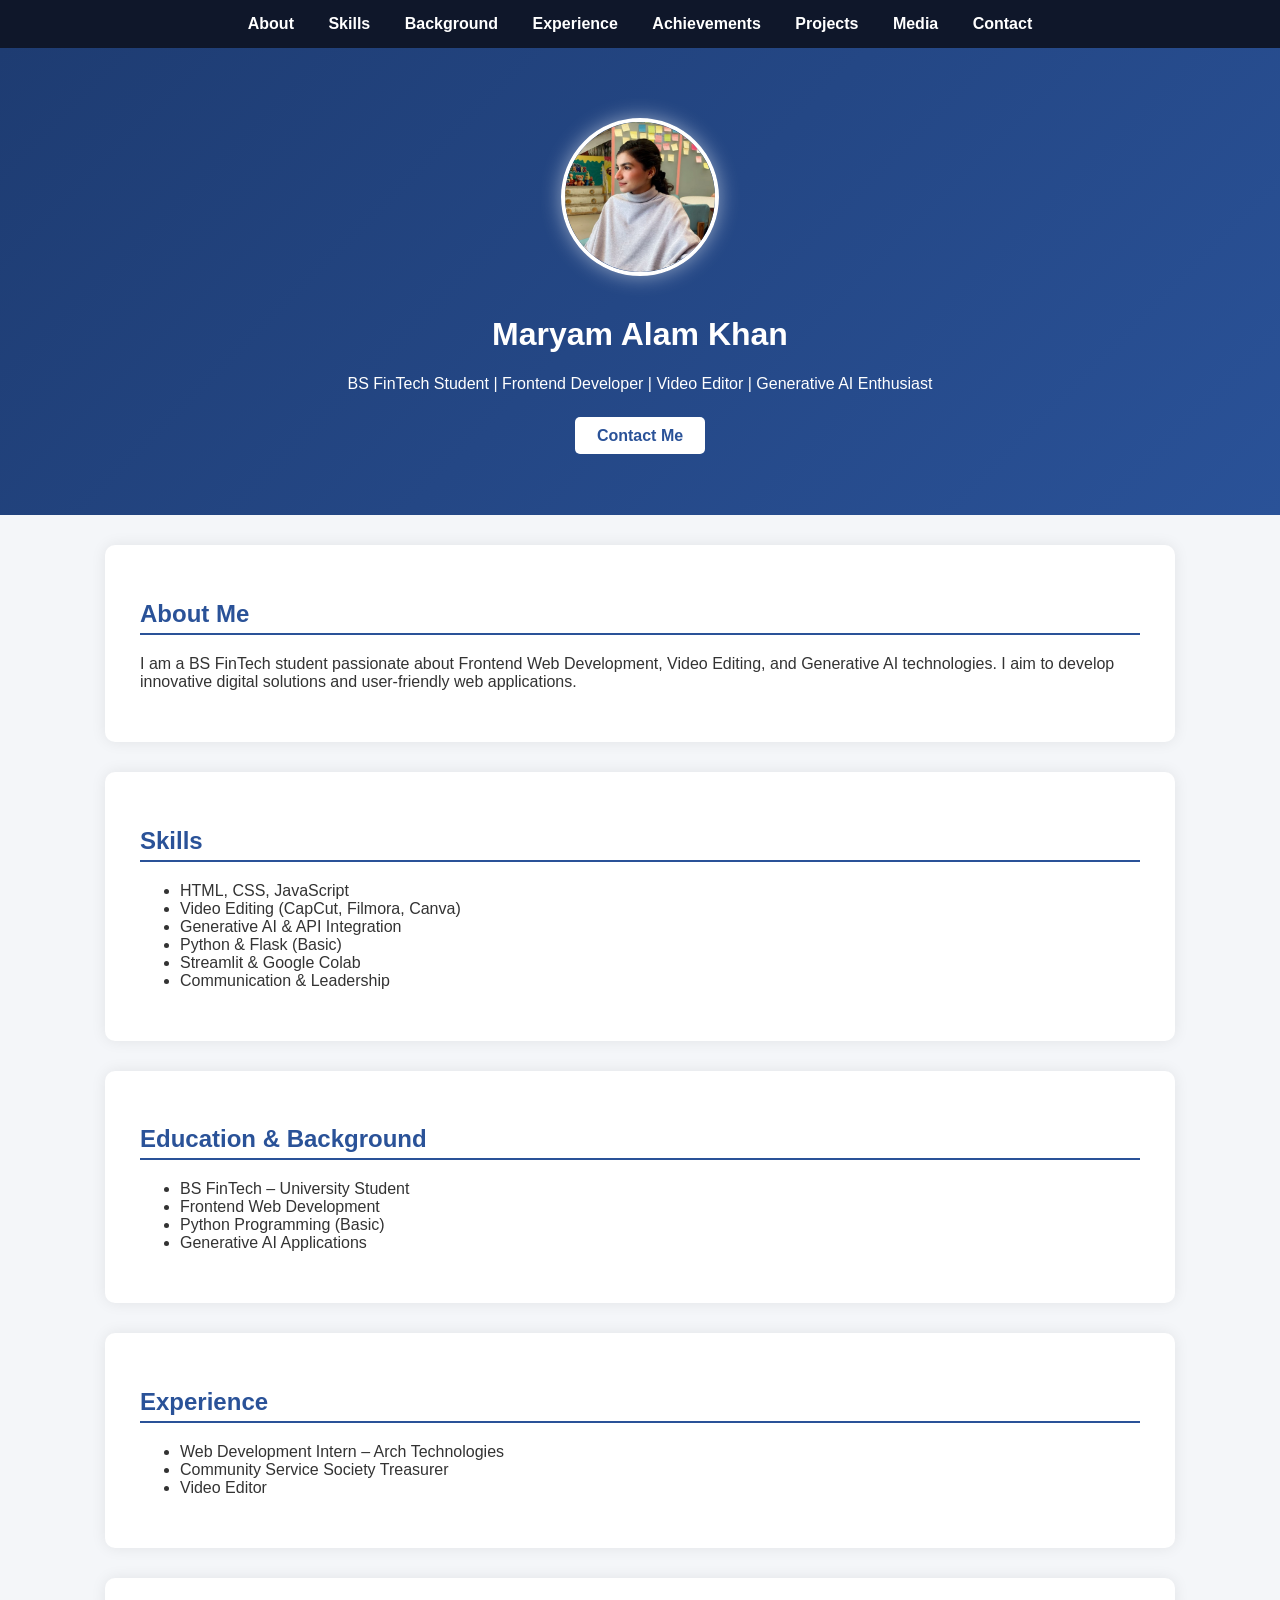
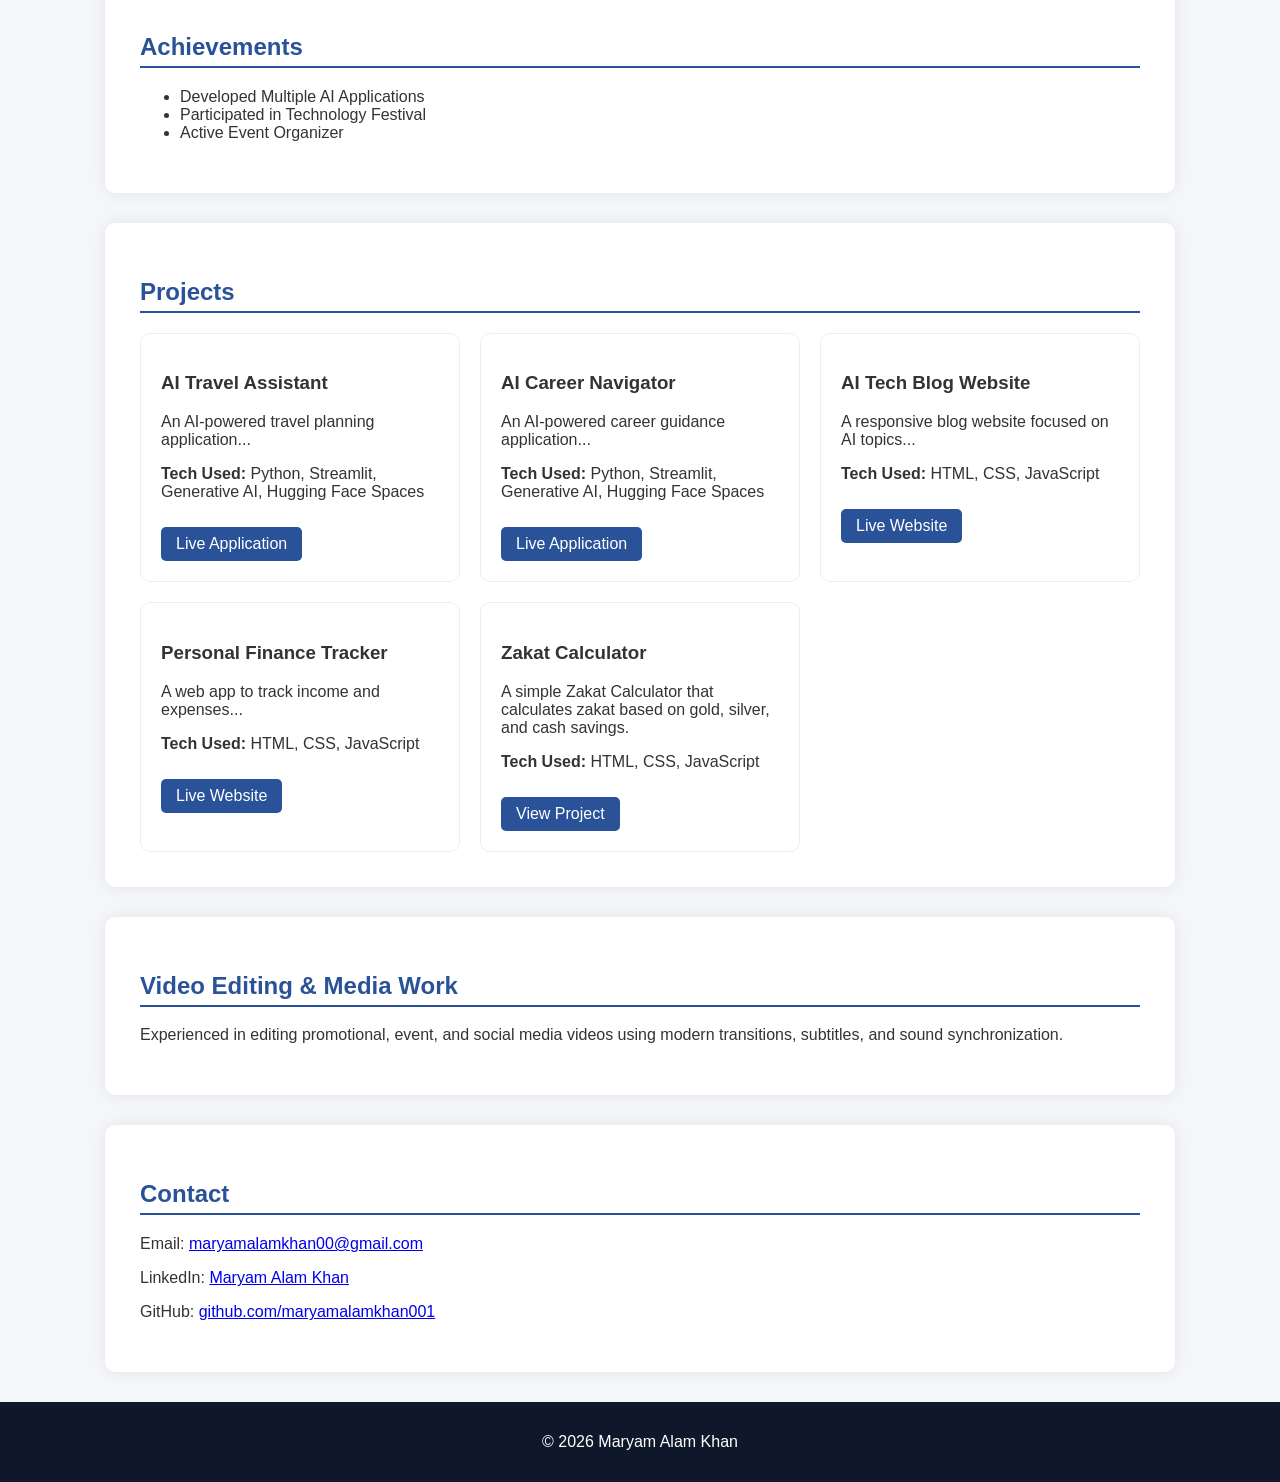
==== index.html @ 64c4b427 "Fix HTML encoding issues in index.html" ====
<!DOCTYPE html>
<html lang="en">
<head>
<meta charset="UTF-8">
<meta name="viewport" content="width=device-width, initial-scale=1.0">
<title>Maryam Alam Khan | Portfolio</title>

<style>
html { scroll-behavior: smooth; }

body {
  margin: 0;
  font-family: Arial, sans-serif;
  background: #f4f6f9;
  color: #333;
}

/* NAVBAR */
nav {
  background: #0f172a; 
  padding: 15px;
  text-align: center;
  position: sticky;
  top: 0;
  z-index: 1000;
}

nav a {
  color: white;
  margin: 15px;
  text-decoration: none;
  font-weight: bold;
}

nav a:hover {
  color: #2a5298;
}

/* HEADER */
header {
  background: linear-gradient(135deg,#1e3c72,#2a5298);
  color: white;
  text-align: center;
  padding: 70px 20px;
  opacity: 0;
  transform: translateY(-50px);
  transition: all 1s ease;
}

header.active {
  opacity: 1;
  transform: translateY(0);
}

header img {
  width: 150px;
  height: 150px;
  object-fit: cover;
  border-radius: 50%;
  border: 4px solid white;
  box-shadow: 0 0 20px rgba(255,255,255,0.5);
  margin-bottom: 15px;
}

/* BUTTON */
.btn {
  background: white;
  color: #2a5298;
  padding: 10px 22px;
  border-radius: 5px;
  text-decoration: none;
  font-weight: bold;
  transition: 0.3s;
}

.btn:hover {
  background: #2a5298;
  color: white;
  transform: scale(1.05);
}

/* SECTIONS */
section {
  max-width: 1000px;
  margin: 30px auto;
  background: white;
  padding: 35px;
  border-radius: 10px;
  box-shadow: 0 0 15px rgba(0,0,0,0.08);
  opacity: 0;
  transform: translateX(100px);
  transition: all 1s ease;
}

section.left {
  transform: translateX(-100px);
}

section.active {
  opacity: 1;
  transform: translateX(0);
}

h2 {
  color: #2a5298;
  border-bottom: 2px solid #2a5298;
  padding-bottom: 5px;
}

/* PROJECT GRID */
.projects {
  display: grid;
  grid-template-columns: repeat(auto-fit, minmax(260px,1fr));
  gap: 20px;
}

.project {
  border: 1px solid #eee;
  padding: 20px;
  border-radius: 10px;
  transition: 0.3s;
  cursor: pointer;
}

.project:hover {
  transform: translateY(-6px) scale(1.03);
  box-shadow: 0 12px 25px rgba(0,0,0,0.2);
}

.project a {
  display: inline-block;
  margin-top: 10px;
  background: #2a5298;
  color: white;
  padding: 8px 15px;
  border-radius: 5px;
  text-decoration: none;
  transition: transform 0.3s;
}

.project a:hover {
  background: #2a5298;
  transform: scale(1.05);
}

/* FOOTER */
footer {
  background: #0f172a; 
  color: white;
  text-align: center;
  padding: 15px;
  margin-top: 20px;
}

/* MOBILE */
@media(max-width:600px) {
  header {
    padding: 50px 15px;
  }
  nav a {
    display: block;
    margin: 8px 0;
  }
}
</style>
</head>

<body onload="scrollToTop()">

<!-- NAVBAR -->
<nav>
<a href="#about">About</a>
<a href="#skills">Skills</a>
<a href="#background">Background</a>
<a href="#experience">Experience</a>
<a href="#achievements">Achievements</a>
<a href="#projects">Projects</a>
<a href="#media">Media</a>
<a href="#contact">Contact</a>
</nav>

<!-- HEADER -->
<header id="header">
<img src="profile.jpeg" alt="Profile Photo">
<h1>Maryam Alam Khan</h1>
<p>BS FinTech Student | Frontend Developer | Video Editor | Generative AI Enthusiast</p>
<br>
<a href="#contact" class="btn">Contact Me</a>
</header>

<!-- ABOUT -->
<section id="about" class="section">
<h2>About Me</h2>
<p>
I am a BS FinTech student passionate about Frontend Web Development,
Video Editing, and Generative AI technologies.
I aim to develop innovative digital solutions and user-friendly web applications.
</p>
</section>

<!-- SKILLS -->
<section id="skills" class="section left">
<h2>Skills</h2>
<ul>
<li>HTML, CSS, JavaScript</li>
<li>Video Editing (CapCut, Filmora, Canva)</li>
<li>Generative AI & API Integration</li>
<li>Python & Flask (Basic)</li>
<li>Streamlit & Google Colab</li>
<li>Communication & Leadership</li>
</ul>
</section>

<!-- BACKGROUND -->
<section id="background" class="section">
<h2>Education & Background</h2>
<ul>
<li>BS FinTech – University Student</li>
<li>Frontend Web Development</li>
<li>Python Programming (Basic)</li>
<li>Generative AI Applications</li>
</ul>
</section>

<!-- EXPERIENCE -->
<section id="experience" class="section left">
<h2>Experience</h2>
<ul>
<li>Web Development Intern – Arch Technologies</li>
<li>Community Service Society  Treasurer</li>
<li>Video Editor</li>
</ul>
</section>

<!-- ACHIEVEMENTS -->
<section id="achievements" class="section">
<h2>Achievements</h2>
<ul>
<li>Developed Multiple AI Applications</li>
<li>Participated in Technology Festival</li>
<li>Active Event Organizer</li>
</ul>
</section>

<!-- PROJECTS -->
<section id="projects" class="section left">
<h2>Projects</h2>
<div class="projects">
<div class="project">
<h3>AI Travel Assistant</h3>
<p>An AI-powered travel planning application...</p>
<p><strong>Tech Used:</strong> Python, Streamlit, Generative AI, Hugging Face Spaces</p>
<a href="https://huggingface.co/spaces/maryamalamkhan/Travler" target="_blank">Live Application</a>
</div>

<div class="project">
<h3>AI Career Navigator</h3>
<p>An AI-powered career guidance application...</p>
<p><strong>Tech Used:</strong> Python, Streamlit, Generative AI, Hugging Face Spaces</p>
<a href="https://huggingface.co/spaces/maryamalamkhan/AI_Career_Navigator" target="_blank">Live Application</a>
</div>

<div class="project">
<h3>AI Tech Blog Website</h3>
<p>A responsive blog website focused on AI topics...</p>
<p><strong>Tech Used:</strong> HTML, CSS, JavaScript</p>
<a href="https://maryamalamkhan001.github.io/AI_Tech_Blog/" target="_blank">Live Website</a>
</div>

<div class="project">
<h3>Personal Finance Tracker</h3>
<p>A web app to track income and expenses...</p>
<p><strong>Tech Used:</strong> HTML, CSS, JavaScript</p>
<a href="https://maryamalamkhan001.github.io/-Personal-Finance-Tracker-/" target="_blank">Live Website</a>
</div>

<div class="project">
<h3>Zakat Calculator</h3>
<p>A simple Zakat Calculator that calculates zakat based on gold, silver, and cash savings.</p>

<p><strong>Tech Used:</strong>  HTML, CSS, JavaScript</p>

<a href="https://maryamalamkhan001.github.io/-Zakat-calculator/" target="_blank">View Project</a>
</div>
</div>
</section>

<!-- MEDIA -->
<section id="media" class="section left">
<h2>Video Editing & Media Work</h2>
<p>Experienced in editing promotional, event, and social media videos using modern transitions, subtitles, and sound synchronization.</p>
<!-- Link removed as requested -->
</section>

<!-- CONTACT -->
<section id="contact" class="section">
<h2>Contact</h2>
<p>Email: <a href="mailto:maryamalamkhan00@gmail.com">maryamalamkhan00@gmail.com</a></p>
<p>LinkedIn: <a href="https://www.linkedin.com/in/maryamalamkhan/" target="_blank">Maryam Alam Khan</a></p>
<p>GitHub: <a href="https://github.com/maryamalamkhan001" target="_blank">github.com/maryamalamkhan001</a></p>
</section>

<footer>
<p>© 2026 Maryam Alam Khan</p>
</footer>

<script>
function scrollToTop() {
  window.scrollTo(0,0);
  document.getElementById('header').classList.add('active');
}

// Animate sections on scroll
const sections = document.querySelectorAll('.section');
window.addEventListener('scroll', () => {
  const triggerBottom = window.innerHeight * 0.85;
  sections.forEach((section) => {
    const top = section.getBoundingClientRect().top;
    if(top < triggerBottom) {
      section.classList.add('active');
    }
  });
});
</script>

</body>

</html>
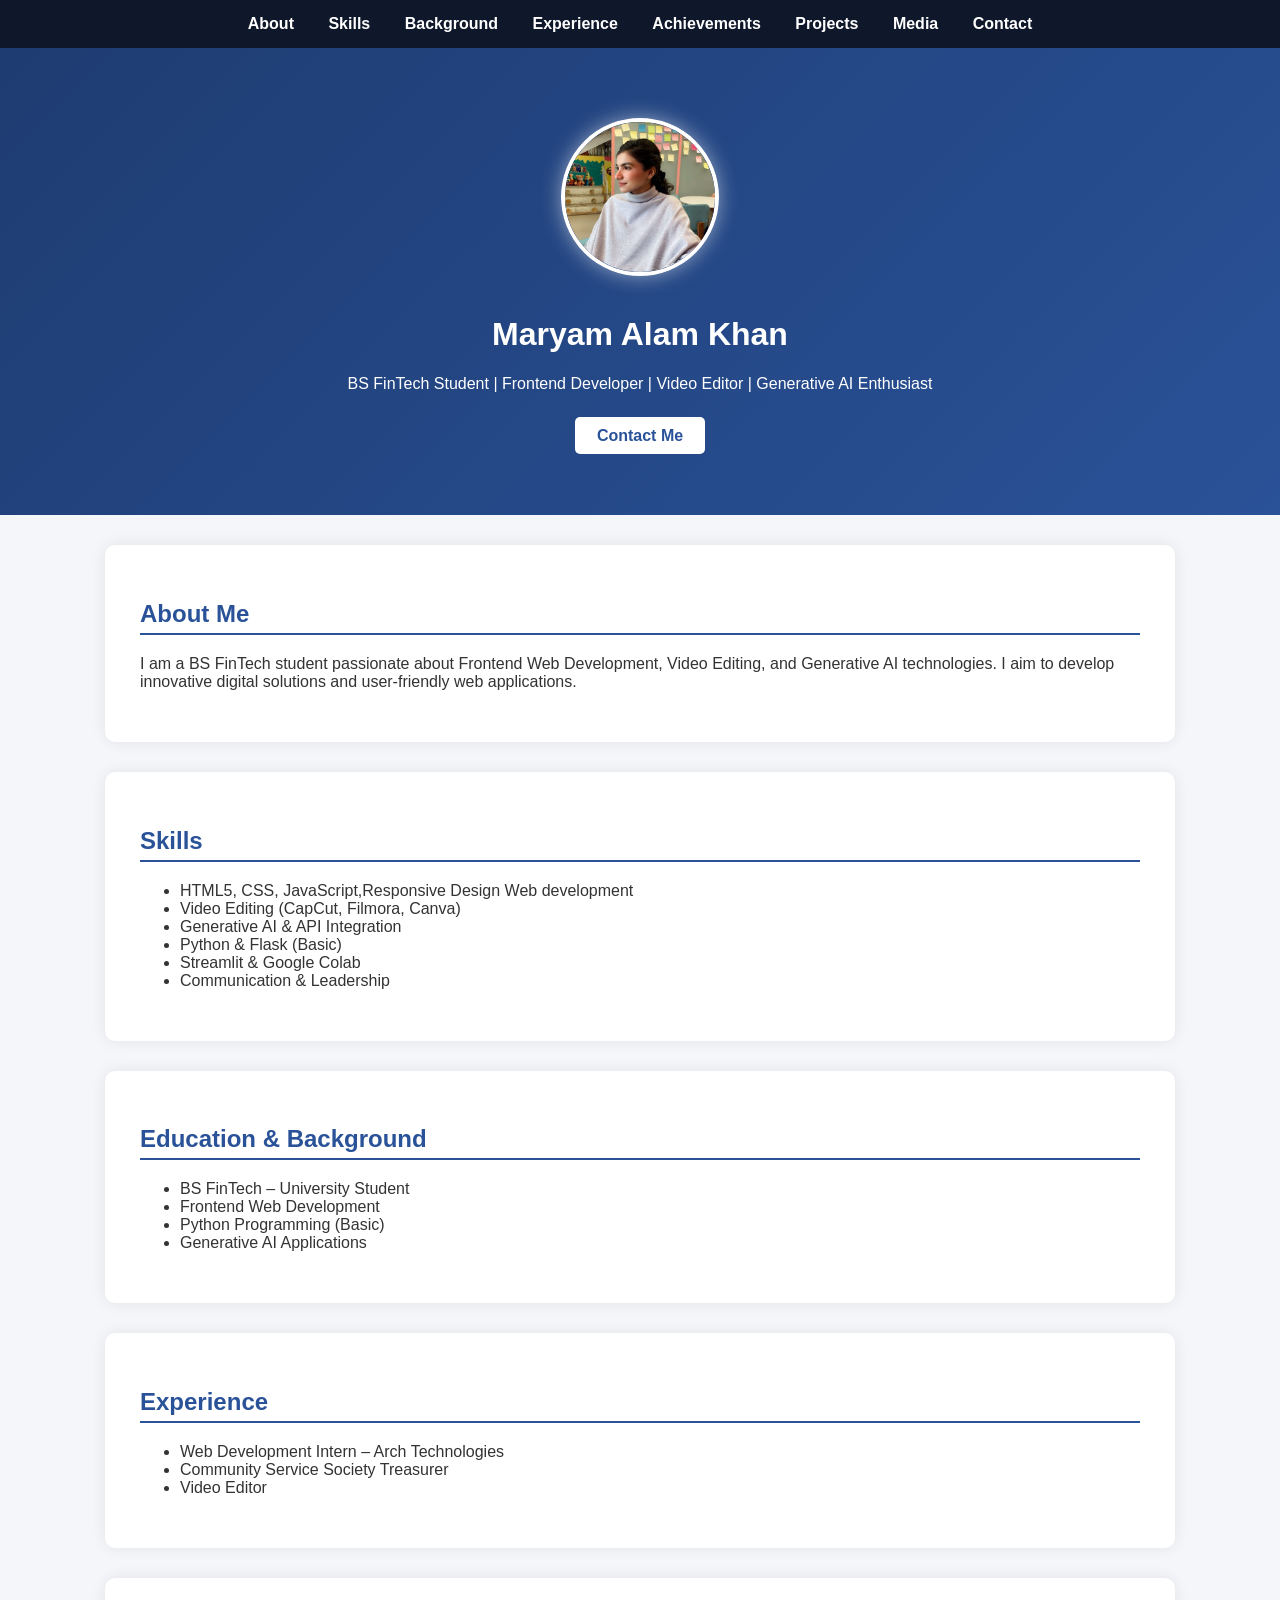
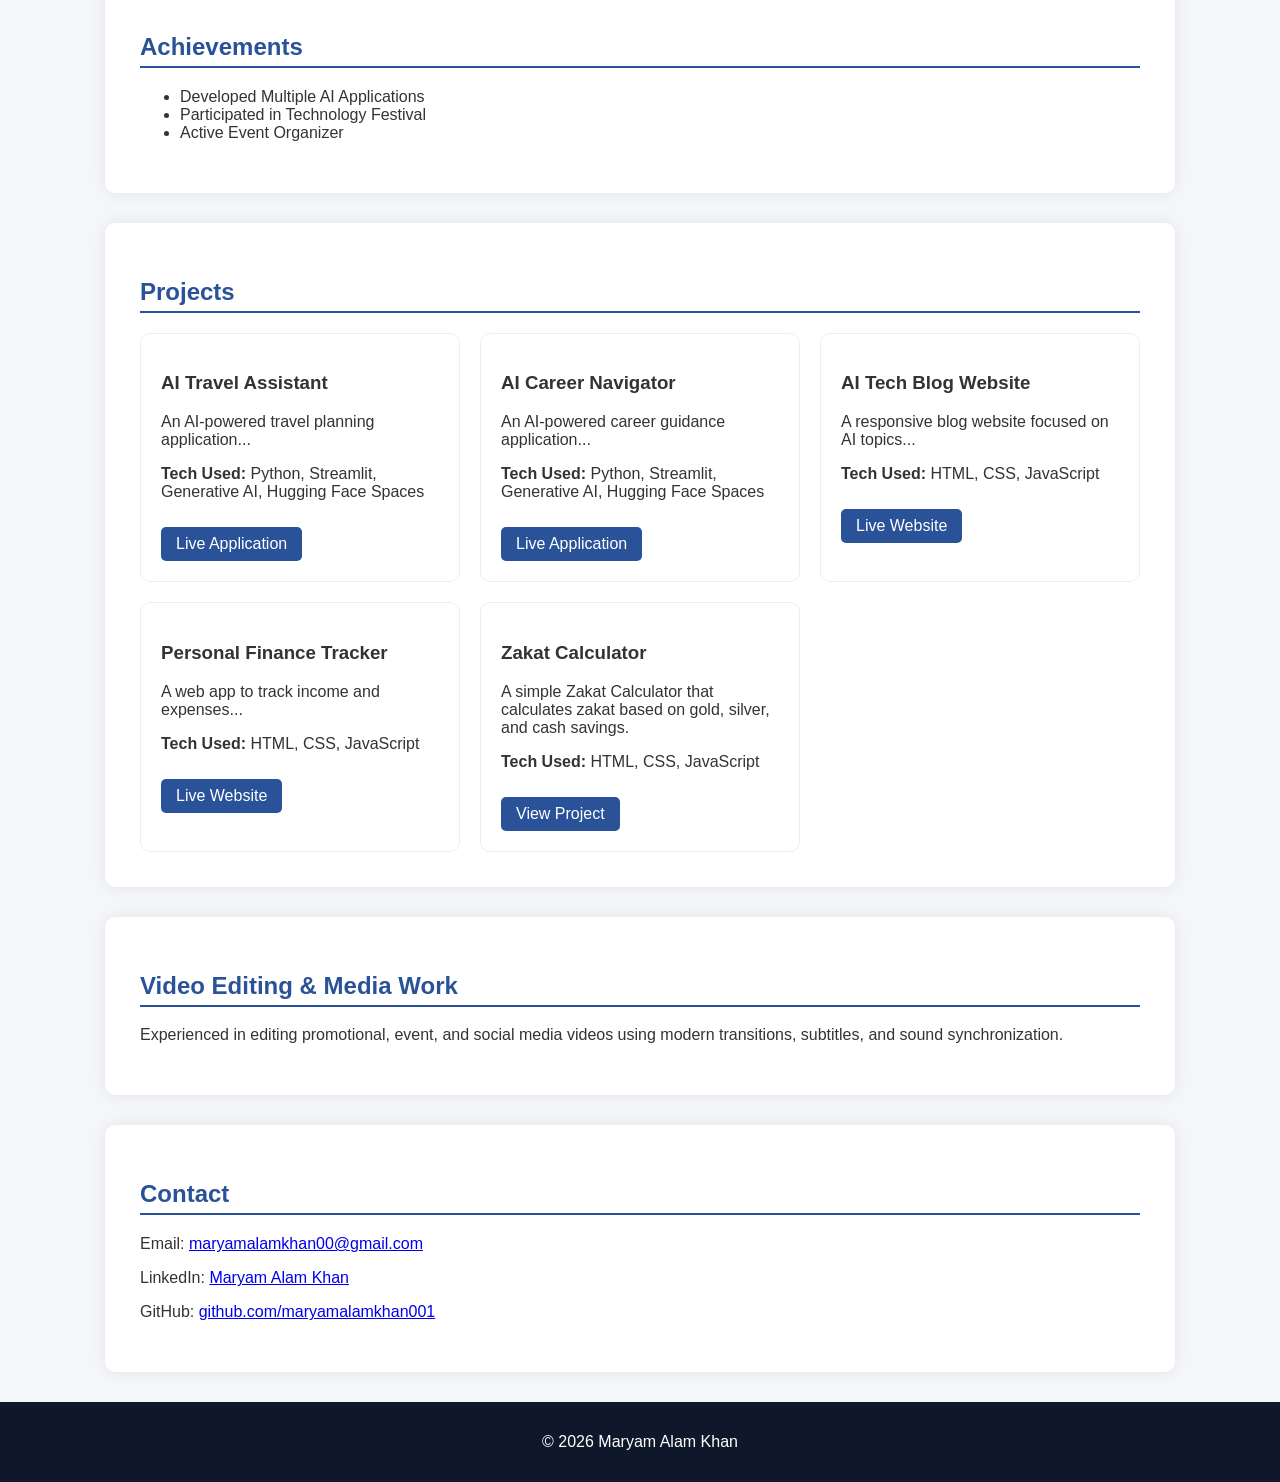
==== commit ec915f96: "Fix HTML encoding issues in index.html" ====
--- a/index.html
+++ b/index.html
@@ -202,7 +202,7 @@
 <section id="skills" class="section left">
 <h2>Skills</h2>
 <ul>
-<li>HTML, CSS, JavaScript</li>
+<li>HTML5, CSS, JavaScript,Responsive Design Web development</li>
 <li>Video Editing (CapCut, Filmora, Canva)</li>
 <li>Generative AI & API Integration</li>
 <li>Python & Flask (Basic)</li>
@@ -328,3 +328,4 @@
 </html>
 
 
+
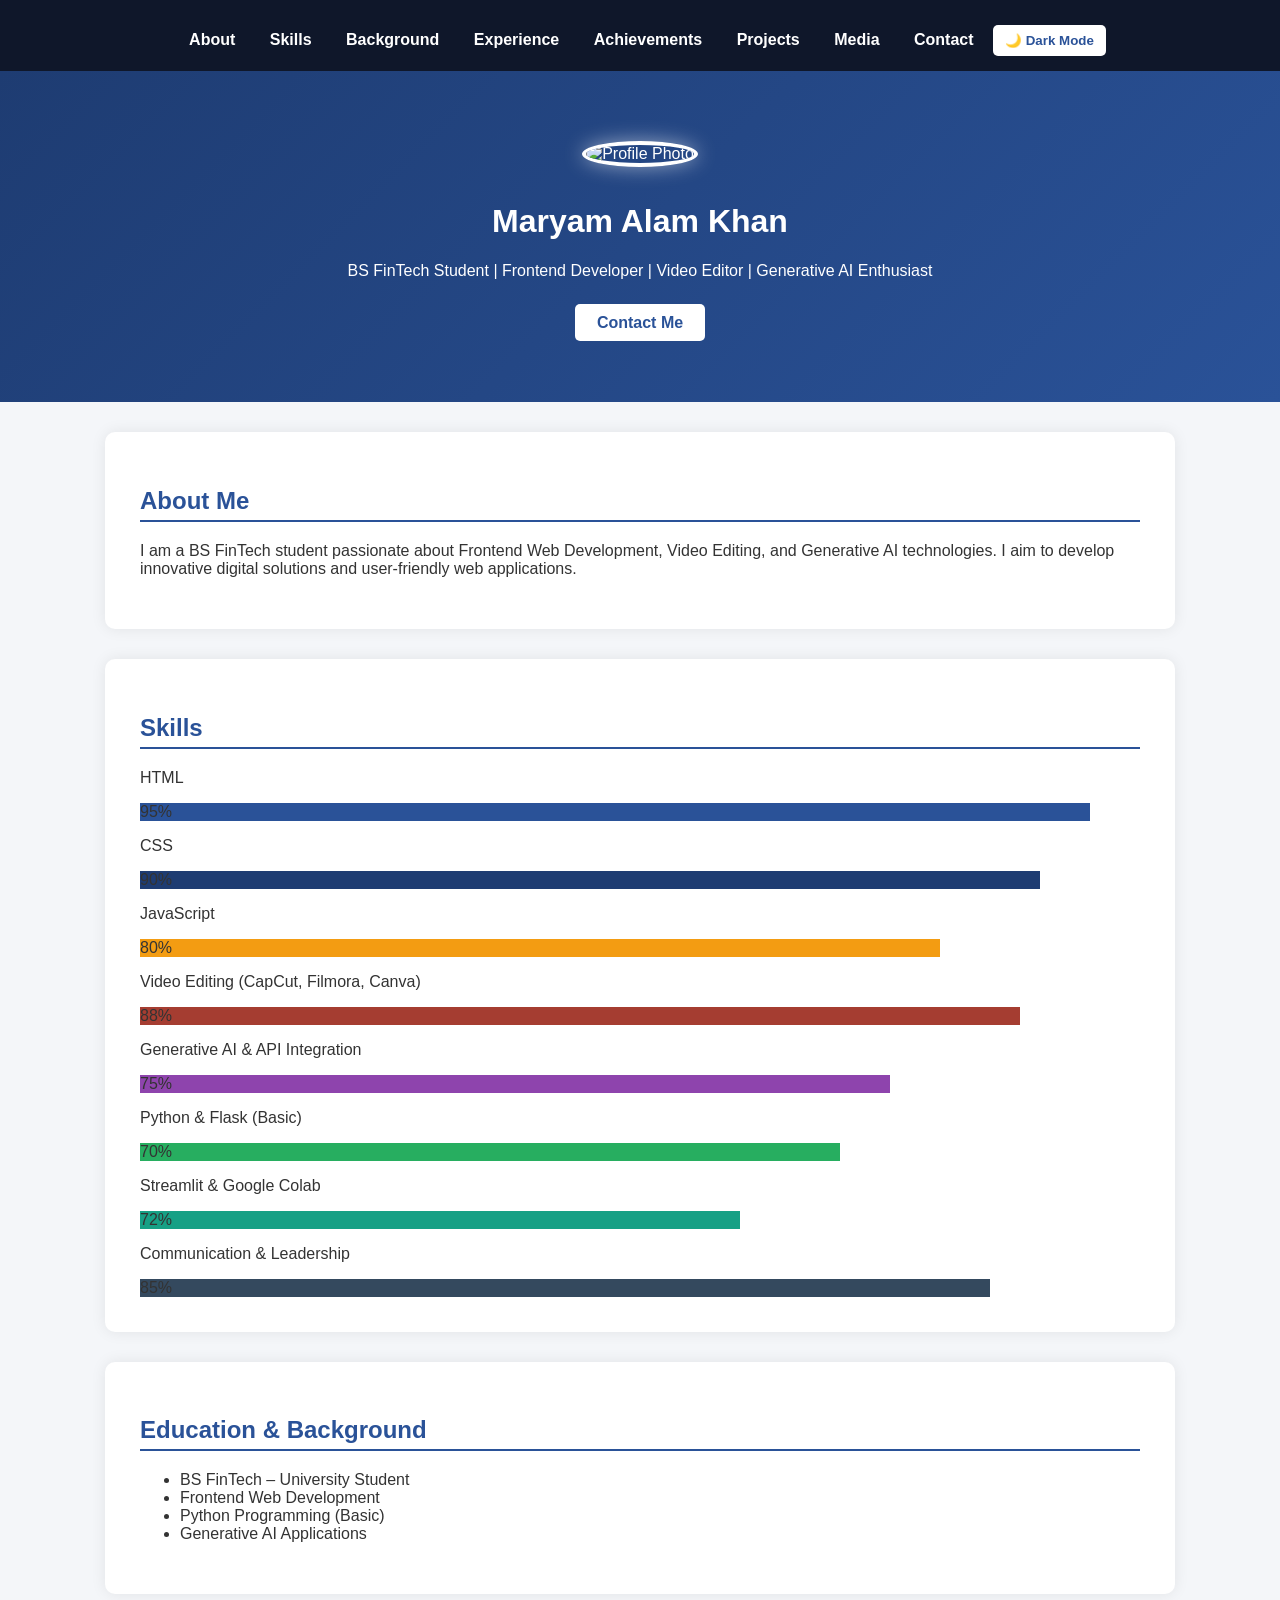
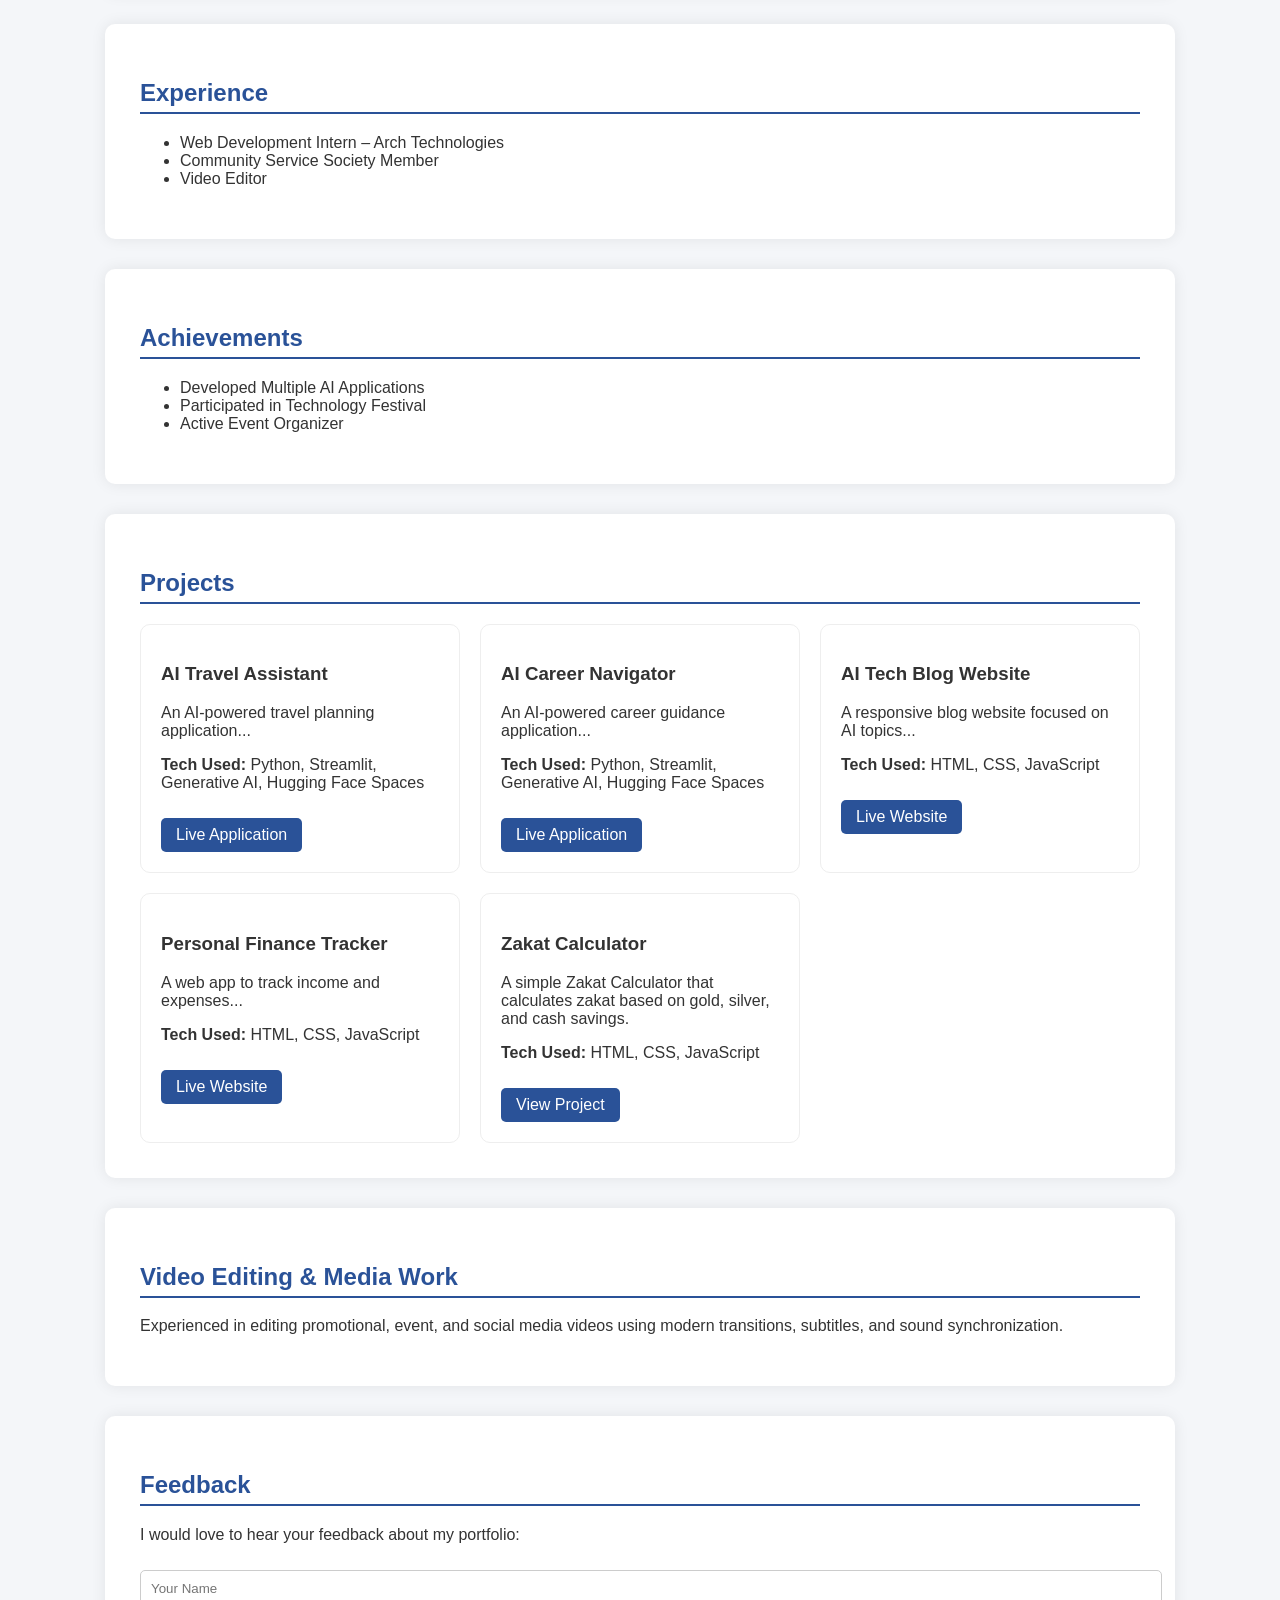
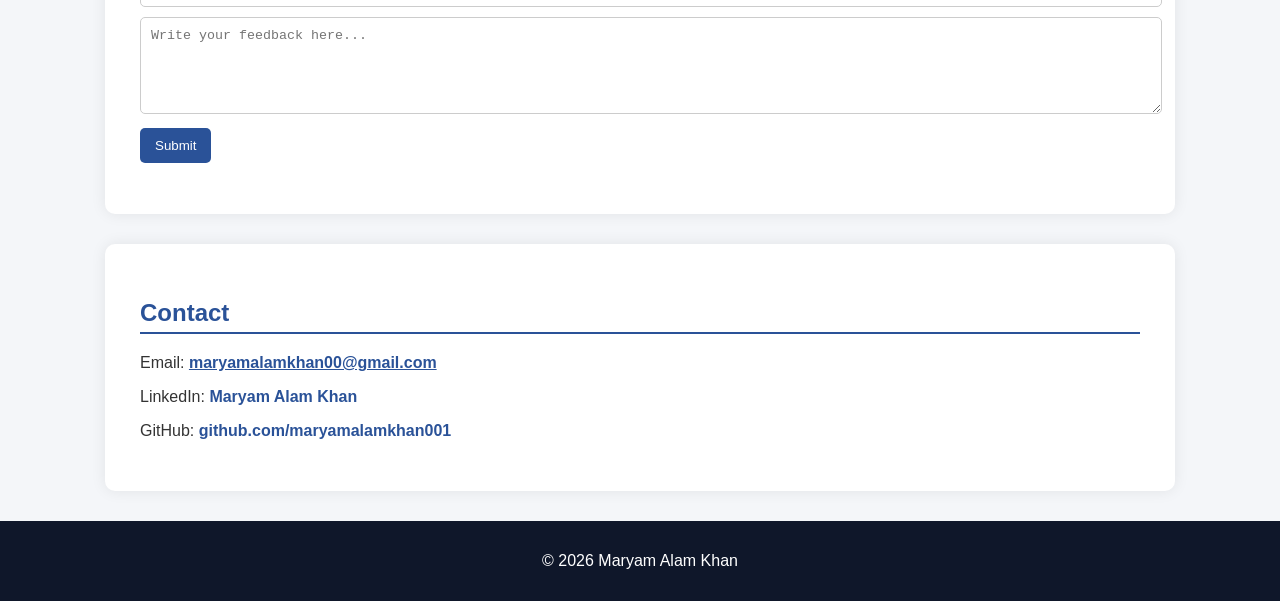
==== commit b8735bd7: "Add files via upload" ====
--- a/index.html
+++ b/index.html
@@ -143,6 +143,34 @@
   transform: scale(1.05);
 }
 
+input, textarea {
+  width: 100%;
+  padding: 10px;
+  margin-top: 10px;
+  border-radius: 5px;
+  border: 1px solid #ccc;
+}
+
+button {
+  margin-top: 10px;
+  background: #2a5298;
+  color: white;
+  padding: 10px 15px;
+  border: none;
+  border-radius: 5px;
+  cursor: pointer;
+}
+
+button:hover { opacity: 0.9; }
+.contact-link {
+  color: #2a5298;
+  font-weight: bold;
+  text-decoration: none;
+}
+
+.contact-link:hover {
+  text-decoration: underline;
+}
 /* FOOTER */
 footer {
   background: #0f172a; 
@@ -152,15 +180,103 @@
   margin-top: 20px;
 }
 
-/* MOBILE */
-@media(max-width:600px) {
-  header {
-    padding: 50px 15px;
-  }
+
+/* RESPONSIVE IMPROVEMENTS (ONLY ADDITION) */
+
+/* Tablets */
+@media (max-width: 900px) {
+  section {
+    margin: 20px;
+    padding: 25px;
+  }
+
+  nav a {
+    margin: 10px;
+    font-size: 14px;
+  }
+}
+
+/* Mobile */
+@media (max-width: 600px) {
+
+  header h1 {
+    font-size: 22px;
+  }
+
+  header p {
+    font-size: 14px;
+  }
+
+  header img {
+    width: 120px;
+    height: 120px;
+  }
+
+  nav {
+    padding: 10px;
+  }
+
   nav a {
     display: block;
-    margin: 8px 0;
-  }
+    margin: 6px 0;
+  }
+
+  section {
+    margin: 15px;
+    padding: 20px;
+  }
+
+  .btn {
+    padding: 8px 15px;
+    font-size: 14px;
+  }
+
+  .projects {
+    grid-template-columns: 1fr;
+  }
+
+  input, textarea {
+    font-size: 14px;
+  }
+}
+
+/* Skill colors */
+.html { width: 95%; background: #2a5298; }
+.css { width: 90%; background: #1e3c72; }
+.js { width: 80%; background: #f39c12; }
+.video { width: 88%; background: #a53d31; }
+.ai { width: 75%; background: #8e44ad; }
+.py { width: 70%; background: #27ae60; }
+.stream { width: 60%; background: #16a085; }
+.comm { width: 85%; background: #34495e; }
+/* Dark Mode */
+.dark-mode {
+  background: #0b1220;
+  color: white;
+}
+
+.dark-mode section {
+  background: #111a2e;
+  color: white;
+}
+
+.dark-mode nav {
+  background: #000814;
+}
+
+.dark-mode .project {
+  background: #16213e;
+  color: white;
+}
+
+.mode-btn {
+  background: white;
+  color: #2a5298;
+  border: none;
+  padding: 8px 12px;
+  border-radius: 5px;
+  cursor: pointer;
+  font-weight: bold;
 }
 </style>
 </head>
@@ -177,11 +293,12 @@
 <a href="#projects">Projects</a>
 <a href="#media">Media</a>
 <a href="#contact">Contact</a>
+<button onclick="toggleDarkMode()" class="mode-btn">🌙 Dark Mode</button>
 </nav>
 
 <!-- HEADER -->
 <header id="header">
-<img src="profile.jpeg" alt="Profile Photo">
+<img src="Image/profile.jpeg" alt="Profile Photo">
 <h1>Maryam Alam Khan</h1>
 <p>BS FinTech Student | Frontend Developer | Video Editor | Generative AI Enthusiast</p>
 <br>
@@ -201,14 +318,31 @@
 <!-- SKILLS -->
 <section id="skills" class="section left">
 <h2>Skills</h2>
-<ul>
-<li>HTML5, CSS, JavaScript,Responsive Design Web development</li>
-<li>Video Editing (CapCut, Filmora, Canva)</li>
-<li>Generative AI & API Integration</li>
-<li>Python & Flask (Basic)</li>
-<li>Streamlit & Google Colab</li>
-<li>Communication & Leadership</li>
-</ul>
+
+<p>HTML</p>
+<div class="bar"><div class="fill html">95%</div></div>
+
+<p>CSS</p>
+<div class="bar"><div class="fill css">90%</div></div>
+
+<p>JavaScript</p>
+<div class="bar"><div class="fill js">80%</div></div>
+
+<p>Video Editing (CapCut, Filmora, Canva)</p>
+<div class="bar"><div class="fill video">88%</div></div>
+
+<p>Generative AI & API Integration</p>
+<div class="bar"><div class="fill ai">75%</div></div>
+
+<p>Python & Flask (Basic)</p>
+<div class="bar"><div class="fill py">70%</div></div>
+
+<p>Streamlit & Google Colab</p>
+<div class="bar"><div class="fill stream">72%</div></div>
+
+<p>Communication & Leadership</p>
+<div class="bar"><div class="fill comm">85%</div></div>
+
 </section>
 
 <!-- BACKGROUND -->
@@ -227,7 +361,7 @@
 <h2>Experience</h2>
 <ul>
 <li>Web Development Intern – Arch Technologies</li>
-<li>Community Service Society  Treasurer</li>
+<li>Community Service Society Member</li>
 <li>Video Editor</li>
 </ul>
 </section>
@@ -292,12 +426,31 @@
 <!-- Link removed as requested -->
 </section>
 
+<!-- FEEDBACK SECTION ADDED -->
+<section id="feedback" class="section">
+<h2>Feedback</h2>
+<p>I would love to hear your feedback about my portfolio:</p>
+<form>
+<input type="text" placeholder="Your Name" required>
+<textarea rows="5" placeholder="Write your feedback here..." required></textarea>
+<button type="submit">Submit</button>
+</form>
+<ul id="feedbackList"></ul>
+</section>
+
 <!-- CONTACT -->
 <section id="contact" class="section">
 <h2>Contact</h2>
-<p>Email: <a href="mailto:maryamalamkhan00@gmail.com">maryamalamkhan00@gmail.com</a></p>
-<p>LinkedIn: <a href="https://www.linkedin.com/in/maryamalamkhan/" target="_blank">Maryam Alam Khan</a></p>
-<p>GitHub: <a href="https://github.com/maryamalamkhan001" target="_blank">github.com/maryamalamkhan001</a></p>
+<p>Email: <a href="mailto:maryamalamkhan00@gmail.com" style="color:#2a5298; font-weight:bold;">
+maryamalamkhan00@gmail.com
+</a></p>
+<p>LinkedIn: <a class="contact-link" href="https://www.linkedin.com/in/maryamalamkhan/" target="_blank">
+Maryam Alam Khan
+</a></p>
+
+<p>GitHub: <a class="contact-link" href="https://github.com/maryamalamkhan001" target="_blank">
+github.com/maryamalamkhan001
+</a></p>
 </section>
 
 <footer>
@@ -321,11 +474,39 @@
     }
   });
 });
+// FEEDBACK SYSTEM (LOCAL STORAGE)
+const form = document.querySelector("form");
+const feedbackList = document.getElementById("feedbackList");
+
+let feedbacks = JSON.parse(localStorage.getItem("feedbacks")) || [];
+
+function displayFeedback() {
+  feedbackList.innerHTML = "";
+  feedbacks.forEach(fb => {
+    let li = document.createElement("li");
+    li.textContent = fb.name + ": " + fb.message;
+    feedbackList.appendChild(li);
+  });
+}
+
+displayFeedback();
+
+form.addEventListener("submit", function(e) {
+  e.preventDefault();
+
+  let name = document.querySelector("input").value;
+  let message = document.querySelector("textarea").value;
+
+  feedbacks.push({ name, message });
+  localStorage.setItem("feedbacks", JSON.stringify(feedbacks));
+
+  displayFeedback();
+  this.reset();
+});
+function toggleDarkMode() {
+  document.body.classList.toggle("dark-mode");
+}
 </script>
 
 </body>
-
-</html>
-
-
-
+</html>
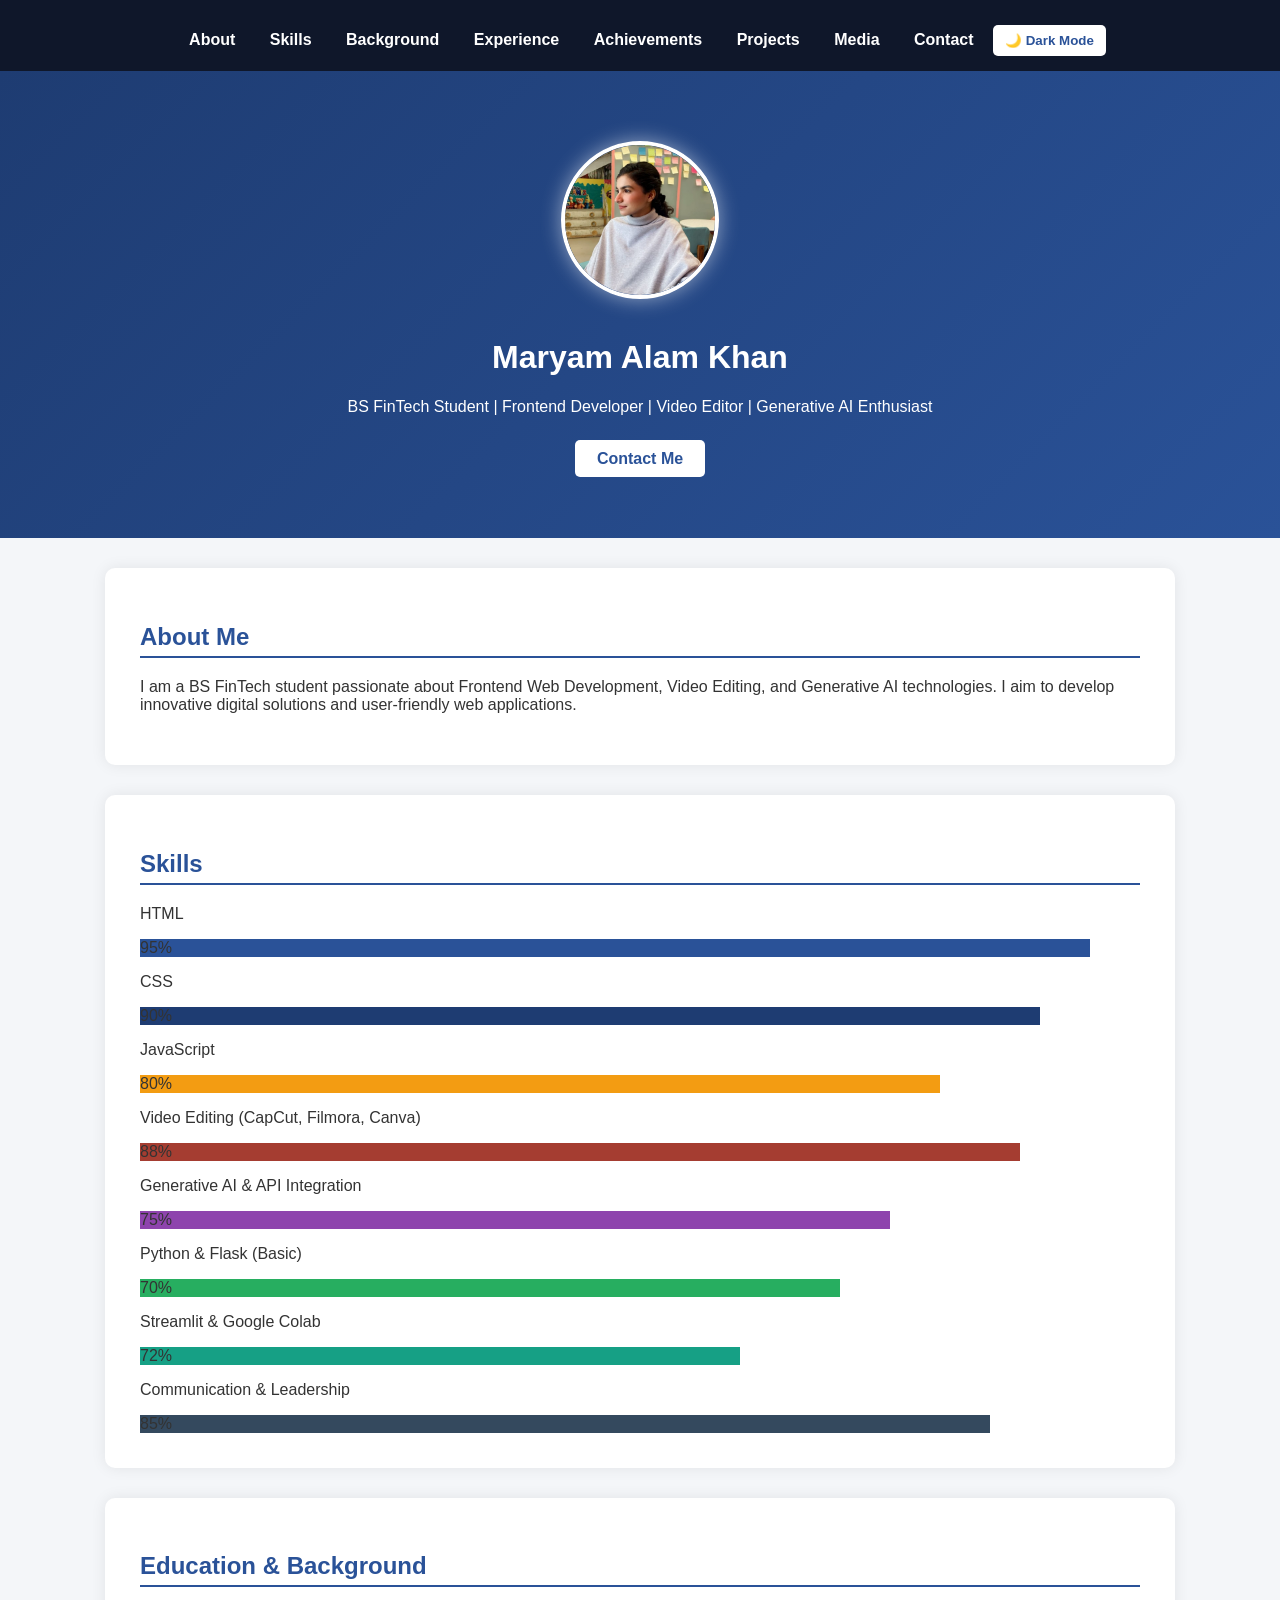
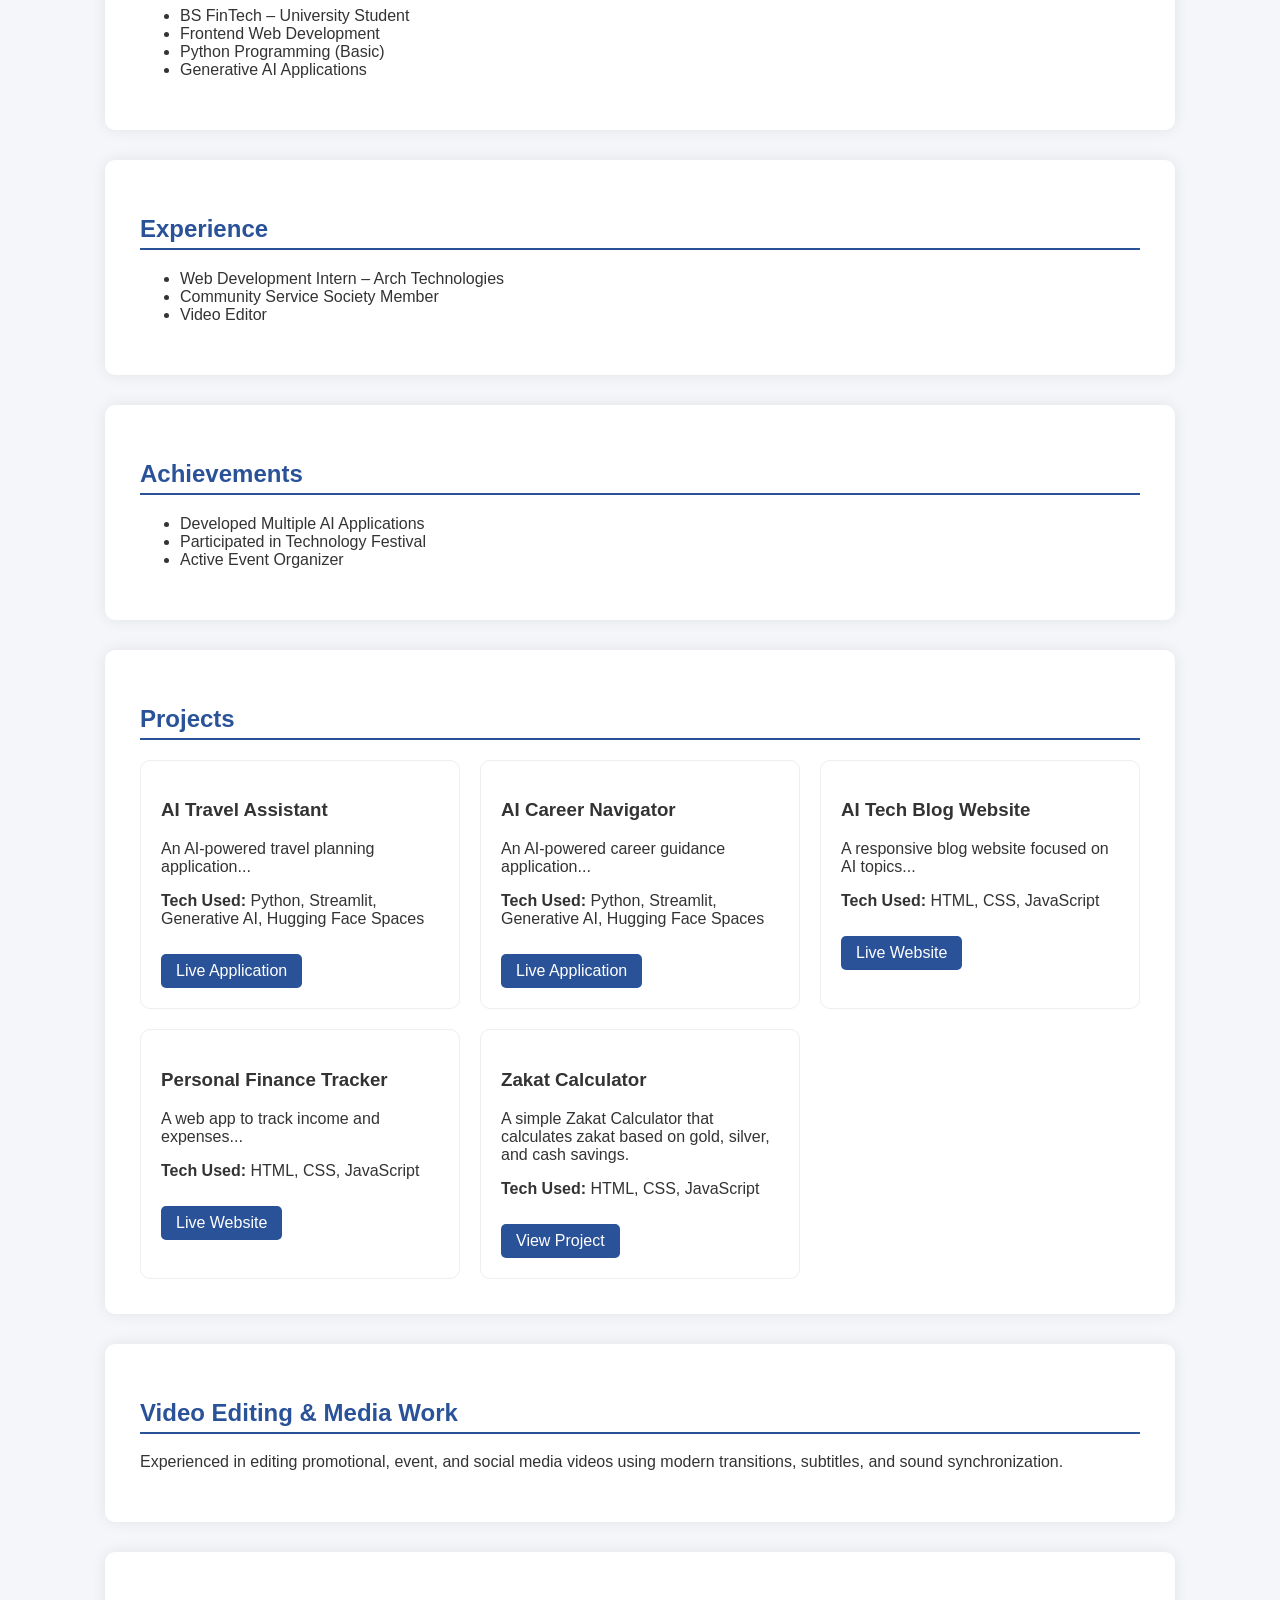
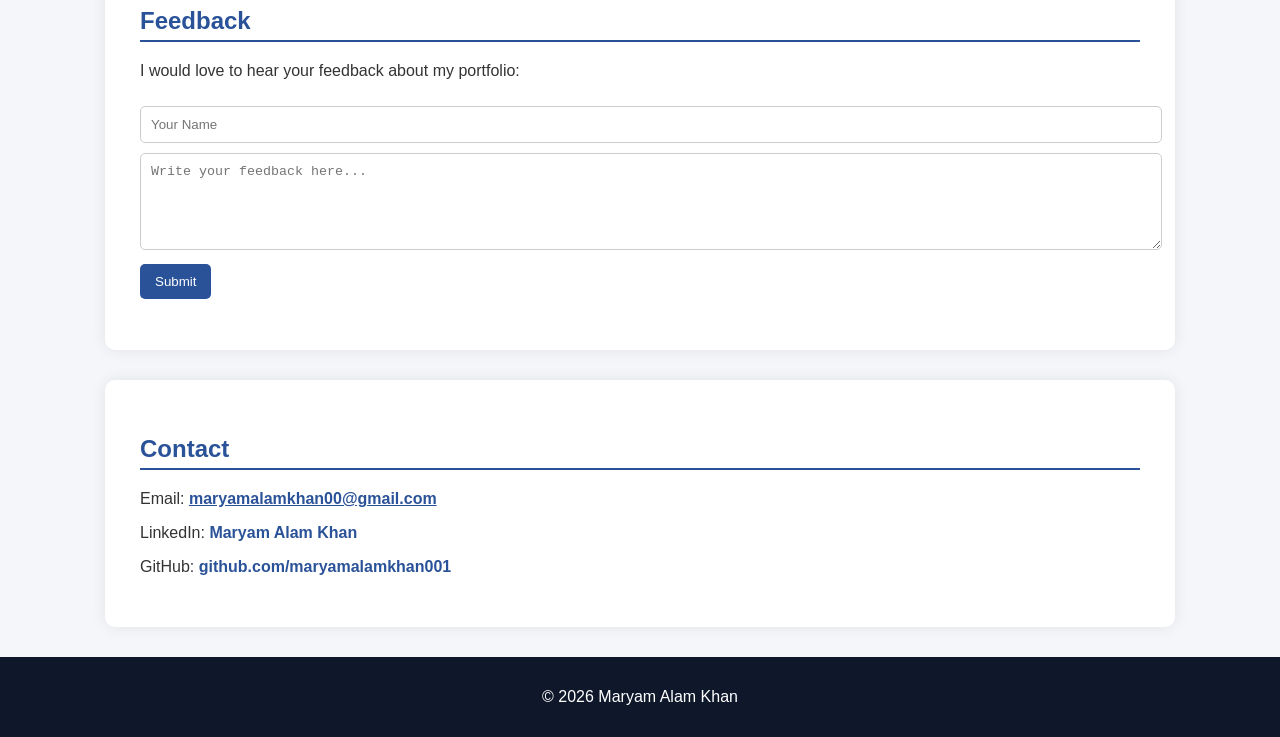
==== commit 98a583c2: "Add feedback section to portfolio" ====
--- a/index.html
+++ b/index.html
@@ -298,7 +298,7 @@
 
 <!-- HEADER -->
 <header id="header">
-<img src="Image/profile.jpeg" alt="Profile Photo">
+<img src="profile.jpeg" alt="Profile Photo">
 <h1>Maryam Alam Khan</h1>
 <p>BS FinTech Student | Frontend Developer | Video Editor | Generative AI Enthusiast</p>
 <br>
@@ -509,4 +509,4 @@
 </script>
 
 </body>
-</html>+</html>
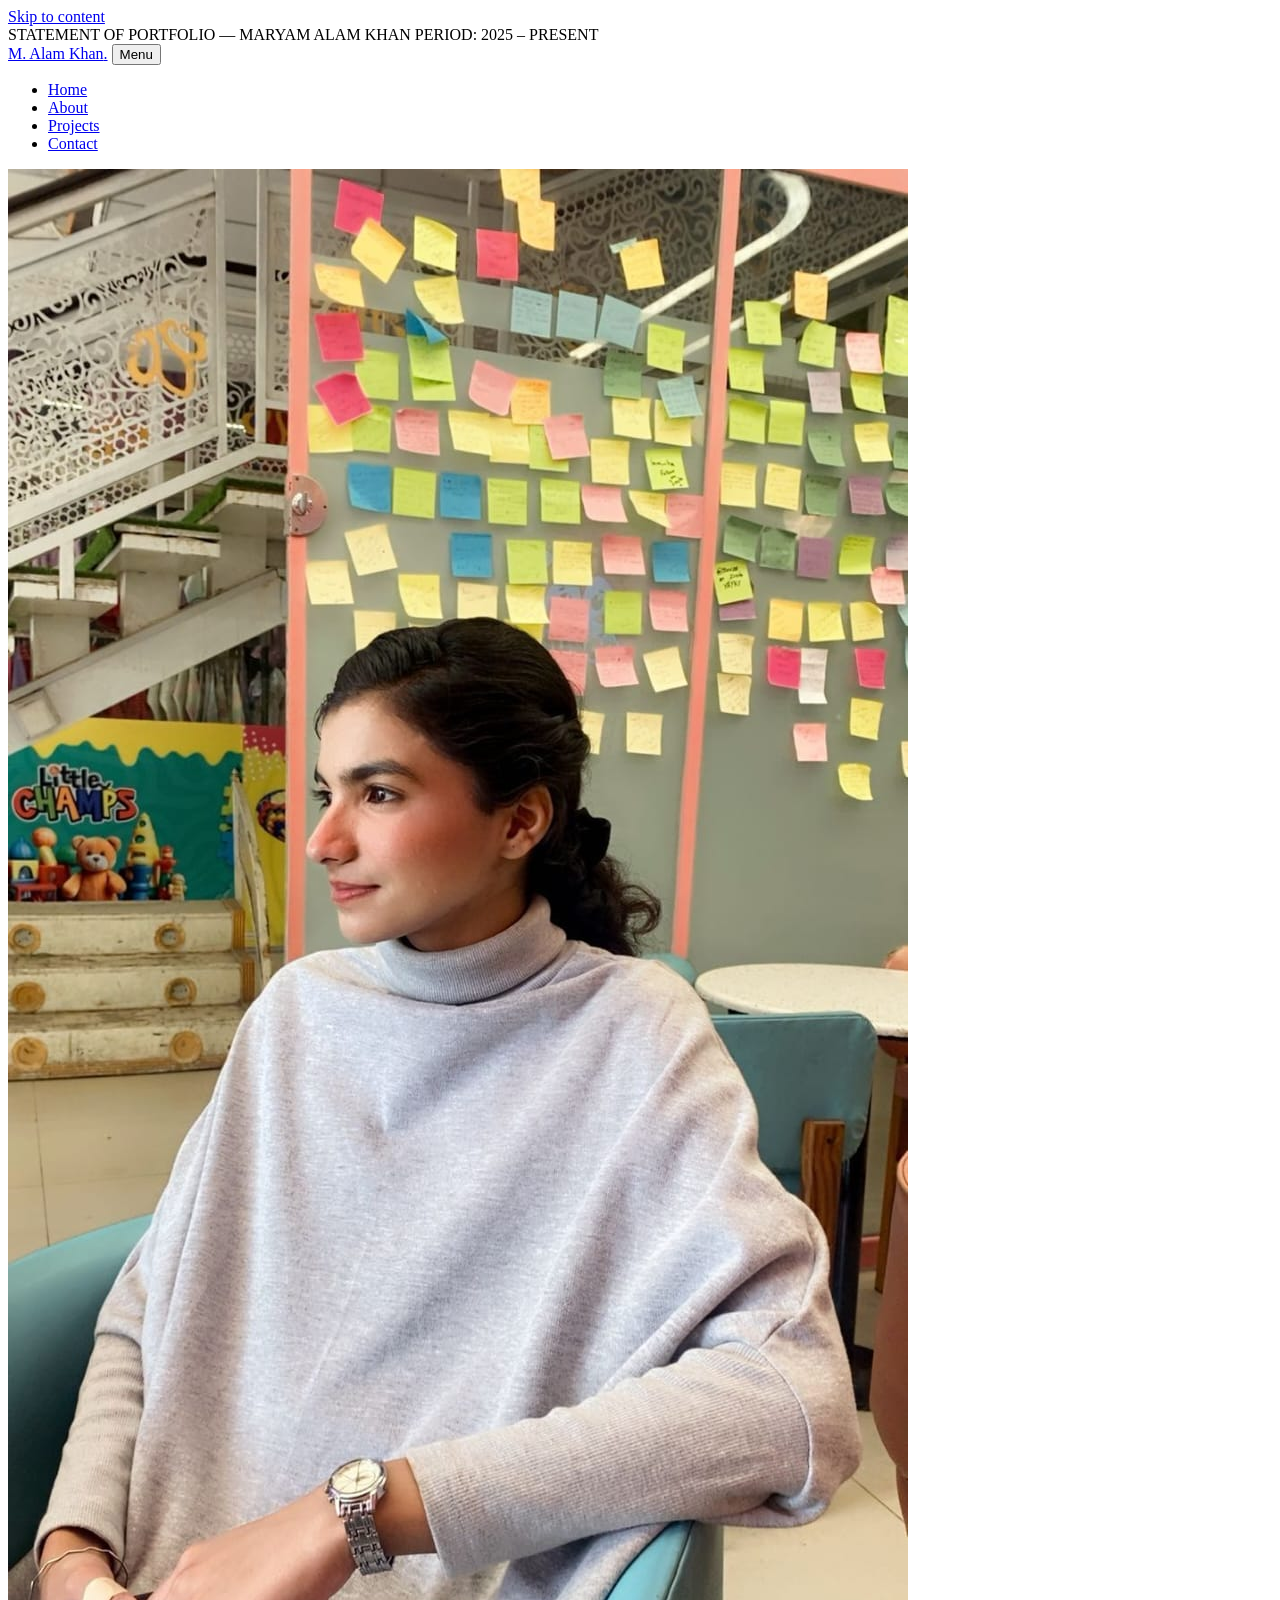
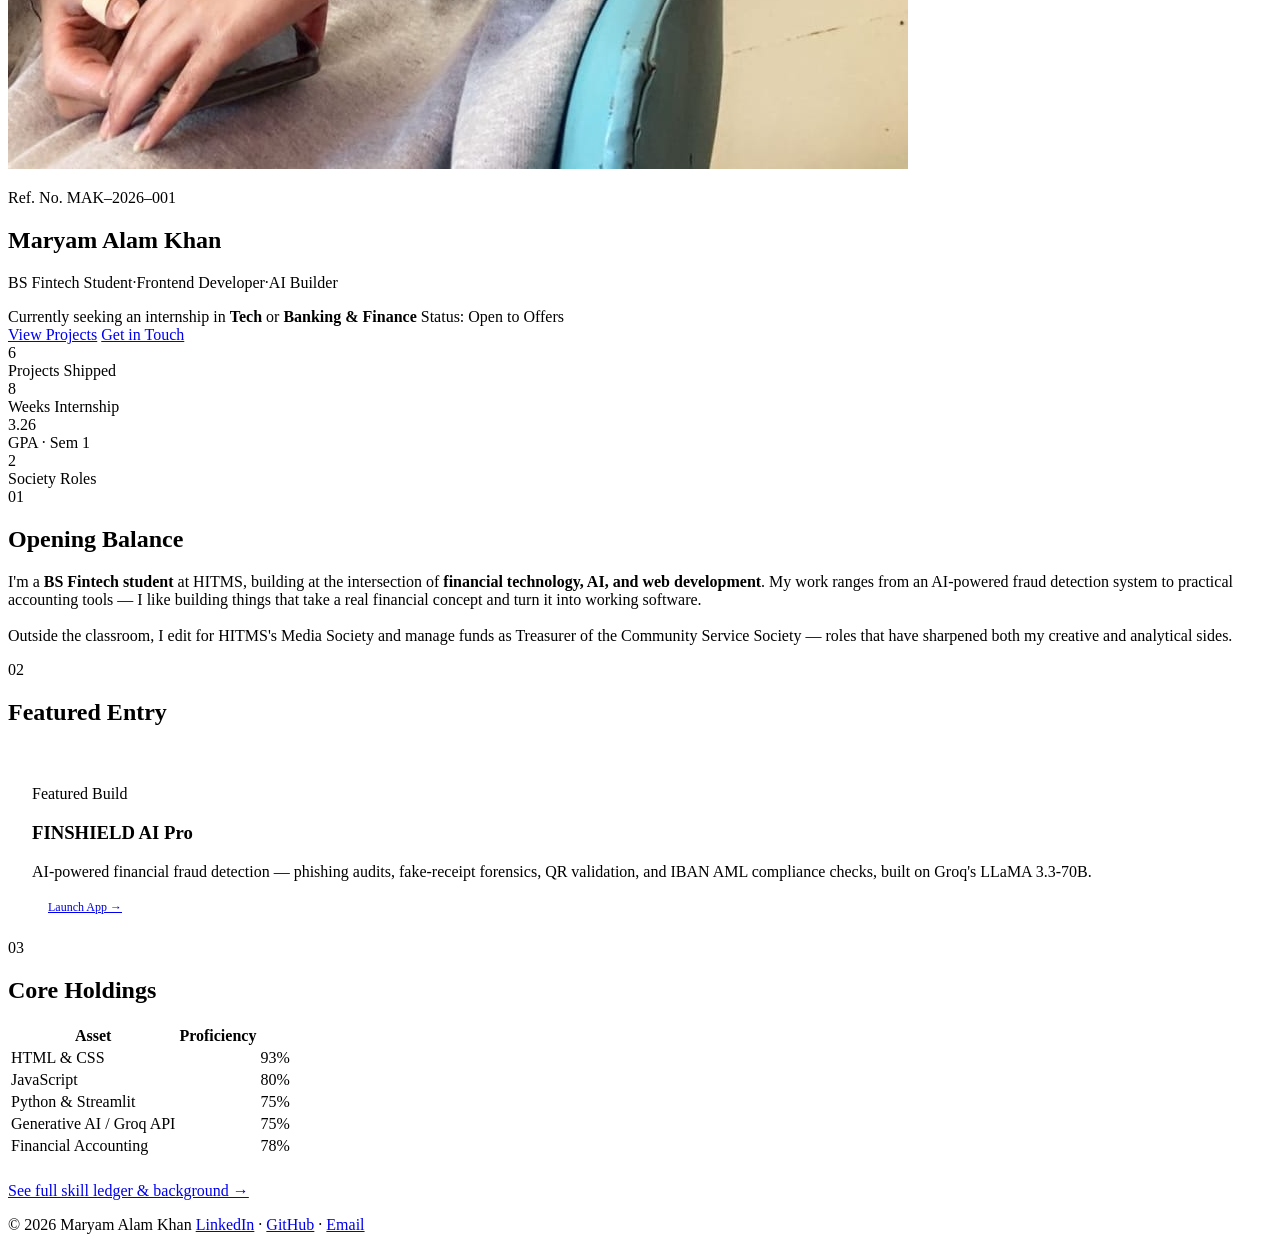
==== commit 04e24515: "Revise index.html with new content and features Updated portfolio details and added feedback section" ====
--- a/index.html
+++ b/index.html
@@ -3,510 +3,180 @@
 <head>
 <meta charset="UTF-8">
 <meta name="viewport" content="width=device-width, initial-scale=1.0">
-<title>Maryam Alam Khan | Portfolio</title>
+<title>Maryam Alam Khan — BS Fintech Student &amp; Developer</title>
+<meta name="description" content="Portfolio of Maryam Alam Khan — BS Fintech student building AI-powered fintech tools, fraud detection systems, and web applications.">
+<link rel="stylesheet" href="style.css">
+</head>
+<body>
 
-<style>
-html { scroll-behavior: smooth; }
+<a href="#main" class="skip-link">Skip to content</a>
 
-body {
-  margin: 0;
-  font-family: Arial, sans-serif;
-  background: #f4f6f9;
-  color: #333;
-}
+<div class="statement-bar">
+  <div class="statement-bar__inner">
+    <span>STATEMENT OF PORTFOLIO &mdash; <span class="gold">MARYAM ALAM KHAN</span></span>
+    <span>PERIOD: 2025 &ndash; PRESENT</span>
+  </div>
+</div>
 
-/* NAVBAR */
-nav {
-  background: #0f172a; 
-  padding: 15px;
-  text-align: center;
-  position: sticky;
-  top: 0;
-  z-index: 1000;
-}
-
-nav a {
-  color: white;
-  margin: 15px;
-  text-decoration: none;
-  font-weight: bold;
-}
-
-nav a:hover {
-  color: #2a5298;
-}
-
-/* HEADER */
-header {
-  background: linear-gradient(135deg,#1e3c72,#2a5298);
-  color: white;
-  text-align: center;
-  padding: 70px 20px;
-  opacity: 0;
-  transform: translateY(-50px);
-  transition: all 1s ease;
-}
-
-header.active {
-  opacity: 1;
-  transform: translateY(0);
-}
-
-header img {
-  width: 150px;
-  height: 150px;
-  object-fit: cover;
-  border-radius: 50%;
-  border: 4px solid white;
-  box-shadow: 0 0 20px rgba(255,255,255,0.5);
-  margin-bottom: 15px;
-}
-
-/* BUTTON */
-.btn {
-  background: white;
-  color: #2a5298;
-  padding: 10px 22px;
-  border-radius: 5px;
-  text-decoration: none;
-  font-weight: bold;
-  transition: 0.3s;
-}
-
-.btn:hover {
-  background: #2a5298;
-  color: white;
-  transform: scale(1.05);
-}
-
-/* SECTIONS */
-section {
-  max-width: 1000px;
-  margin: 30px auto;
-  background: white;
-  padding: 35px;
-  border-radius: 10px;
-  box-shadow: 0 0 15px rgba(0,0,0,0.08);
-  opacity: 0;
-  transform: translateX(100px);
-  transition: all 1s ease;
-}
-
-section.left {
-  transform: translateX(-100px);
-}
-
-section.active {
-  opacity: 1;
-  transform: translateX(0);
-}
-
-h2 {
-  color: #2a5298;
-  border-bottom: 2px solid #2a5298;
-  padding-bottom: 5px;
-}
-
-/* PROJECT GRID */
-.projects {
-  display: grid;
-  grid-template-columns: repeat(auto-fit, minmax(260px,1fr));
-  gap: 20px;
-}
-
-.project {
-  border: 1px solid #eee;
-  padding: 20px;
-  border-radius: 10px;
-  transition: 0.3s;
-  cursor: pointer;
-}
-
-.project:hover {
-  transform: translateY(-6px) scale(1.03);
-  box-shadow: 0 12px 25px rgba(0,0,0,0.2);
-}
-
-.project a {
-  display: inline-block;
-  margin-top: 10px;
-  background: #2a5298;
-  color: white;
-  padding: 8px 15px;
-  border-radius: 5px;
-  text-decoration: none;
-  transition: transform 0.3s;
-}
-
-.project a:hover {
-  background: #2a5298;
-  transform: scale(1.05);
-}
-
-input, textarea {
-  width: 100%;
-  padding: 10px;
-  margin-top: 10px;
-  border-radius: 5px;
-  border: 1px solid #ccc;
-}
-
-button {
-  margin-top: 10px;
-  background: #2a5298;
-  color: white;
-  padding: 10px 15px;
-  border: none;
-  border-radius: 5px;
-  cursor: pointer;
-}
-
-button:hover { opacity: 0.9; }
-.contact-link {
-  color: #2a5298;
-  font-weight: bold;
-  text-decoration: none;
-}
-
-.contact-link:hover {
-  text-decoration: underline;
-}
-/* FOOTER */
-footer {
-  background: #0f172a; 
-  color: white;
-  text-align: center;
-  padding: 15px;
-  margin-top: 20px;
-}
-
-
-/* RESPONSIVE IMPROVEMENTS (ONLY ADDITION) */
-
-/* Tablets */
-@media (max-width: 900px) {
-  section {
-    margin: 20px;
-    padding: 25px;
-  }
-
-  nav a {
-    margin: 10px;
-    font-size: 14px;
-  }
-}
-
-/* Mobile */
-@media (max-width: 600px) {
-
-  header h1 {
-    font-size: 22px;
-  }
-
-  header p {
-    font-size: 14px;
-  }
-
-  header img {
-    width: 120px;
-    height: 120px;
-  }
-
-  nav {
-    padding: 10px;
-  }
-
-  nav a {
-    display: block;
-    margin: 6px 0;
-  }
-
-  section {
-    margin: 15px;
-    padding: 20px;
-  }
-
-  .btn {
-    padding: 8px 15px;
-    font-size: 14px;
-  }
-
-  .projects {
-    grid-template-columns: 1fr;
-  }
-
-  input, textarea {
-    font-size: 14px;
-  }
-}
-
-/* Skill colors */
-.html { width: 95%; background: #2a5298; }
-.css { width: 90%; background: #1e3c72; }
-.js { width: 80%; background: #f39c12; }
-.video { width: 88%; background: #a53d31; }
-.ai { width: 75%; background: #8e44ad; }
-.py { width: 70%; background: #27ae60; }
-.stream { width: 60%; background: #16a085; }
-.comm { width: 85%; background: #34495e; }
-/* Dark Mode */
-.dark-mode {
-  background: #0b1220;
-  color: white;
-}
-
-.dark-mode section {
-  background: #111a2e;
-  color: white;
-}
-
-.dark-mode nav {
-  background: #000814;
-}
-
-.dark-mode .project {
-  background: #16213e;
-  color: white;
-}
-
-.mode-btn {
-  background: white;
-  color: #2a5298;
-  border: none;
-  padding: 8px 12px;
-  border-radius: 5px;
-  cursor: pointer;
-  font-weight: bold;
-}
-</style>
-</head>
-
-<body onload="scrollToTop()">
-
-<!-- NAVBAR -->
-<nav>
-<a href="#about">About</a>
-<a href="#skills">Skills</a>
-<a href="#background">Background</a>
-<a href="#experience">Experience</a>
-<a href="#achievements">Achievements</a>
-<a href="#projects">Projects</a>
-<a href="#media">Media</a>
-<a href="#contact">Contact</a>
-<button onclick="toggleDarkMode()" class="mode-btn">🌙 Dark Mode</button>
+<nav class="main-nav">
+  <div class="main-nav__inner">
+    <a href="index.html" class="main-nav__brand">M. Alam Khan<span class="dot">.</span></a>
+    <button class="nav-toggle" aria-expanded="false" aria-controls="nav-links">Menu</button>
+    <ul class="main-nav__links" id="nav-links">
+      <li><a href="index.html" aria-current="page">Home</a></li>
+      <li><a href="about.html">About</a></li>
+      <li><a href="projects.html">Projects</a></li>
+      <li><a href="contact.html">Contact</a></li>
+    </ul>
+  </div>
 </nav>
 
-<!-- HEADER -->
-<header id="header">
-<img src="profile.jpeg" alt="Profile Photo">
-<h1>Maryam Alam Khan</h1>
-<p>BS FinTech Student | Frontend Developer | Video Editor | Generative AI Enthusiast</p>
-<br>
-<a href="#contact" class="btn">Contact Me</a>
-</header>
+<main id="main">
 
-<!-- ABOUT -->
-<section id="about" class="section">
-<h2>About Me</h2>
-<p>
-I am a BS FinTech student passionate about Frontend Web Development,
-Video Editing, and Generative AI technologies.
-I aim to develop innovative digital solutions and user-friendly web applications.
-</p>
-</section>
+  <!-- HERO -->
+  <section class="hero">
+    <div class="wrap">
+      <div class="hero__grid">
+        <div class="hero__portrait">
+          <img src="profile.jpeg" alt="Portrait of Maryam Alam Khan">
+        </div>
+        <div>
+          <p class="eyebrow">Ref. No. MAK&ndash;2026&ndash;001</p>
+          <h1>Maryam Alam Khan</h1>
+          <p class="role-line">BS Fintech Student<span class="sep">&middot;</span>Frontend Developer<span class="sep">&middot;</span>AI Builder</p>
+        </div>
+      </div>
 
-<!-- SKILLS -->
-<section id="skills" class="section left">
-<h2>Skills</h2>
+      <div class="balance-line">
+        <span>Currently seeking an internship in <strong style="color:var(--ivory)">Tech</strong> or <strong style="color:var(--ivory)">Banking &amp; Finance</strong></span>
+        <span class="credit">Status: Open to Offers</span>
+      </div>
 
-<p>HTML</p>
-<div class="bar"><div class="fill html">95%</div></div>
+      <div class="hero__cta">
+        <a href="projects.html" class="btn btn--solid">View Projects</a>
+        <a href="contact.html" class="btn btn--ghost">Get in Touch</a>
+      </div>
 
-<p>CSS</p>
-<div class="bar"><div class="fill css">90%</div></div>
+      <div class="stat-row">
+        <div class="stat-row__cell">
+          <div class="n">6</div>
+          <div class="l">Projects Shipped</div>
+        </div>
+        <div class="stat-row__cell">
+          <div class="n">8</div>
+          <div class="l">Weeks Internship</div>
+        </div>
+        <div class="stat-row__cell">
+          <div class="n">3.26</div>
+          <div class="l">GPA &middot; Sem 1</div>
+        </div>
+        <div class="stat-row__cell">
+          <div class="n">2</div>
+          <div class="l">Society Roles</div>
+        </div>
+      </div>
+    </div>
+  </section>
 
-<p>JavaScript</p>
-<div class="bar"><div class="fill js">80%</div></div>
+  <!-- INTRO -->
+  <section class="reveal">
+    <div class="wrap two-col">
+      <div>
+        <div class="section-head">
+          <span class="num">01</span>
+          <h2>Opening Balance</h2>
+          <span class="rule"></span>
+        </div>
+        <p class="lede">
+          I'm a <strong>BS Fintech student</strong> at HITMS, building at the intersection of
+          <strong>financial technology, AI, and web development</strong>. My work ranges from an
+          AI-powered fraud detection system to practical accounting tools &mdash; I like building
+          things that take a real financial concept and turn it into working software.
+        </p>
+        <p class="lede" style="margin-top:18px; font-size:16px;">
+          Outside the classroom, I edit for HITMS's Media Society and manage funds as Treasurer
+          of the Community Service Society &mdash; roles that have sharpened both my creative and
+          analytical sides.
+        </p>
+      </div>
+      <div>
+        <div class="section-head">
+          <span class="num">02</span>
+          <h2>Featured Entry</h2>
+          <span class="rule"></span>
+        </div>
+        <div class="tx-row" style="grid-template-columns: 1fr; cursor:default; padding:24px;" role="group" aria-label="Featured project: FINSHIELD AI Pro">
+          <div class="tx-row__main">
+            <p class="eyebrow" style="margin-bottom:8px;">Featured Build</p>
+            <h3>FINSHIELD AI Pro</h3>
+            <p>AI-powered financial fraud detection &mdash; phishing audits, fake-receipt forensics,
+            QR validation, and IBAN AML compliance checks, built on Groq's LLaMA 3.3&#8209;70B.</p>
+            <a href="https://finshield-ai-him9gqcedjgjdrvk9yw5cs.streamlit.app/" target="_blank" rel="noopener" class="btn btn--ghost" style="margin-top:16px; font-size:12px; padding:9px 16px;">Launch App &rarr;</a>
+          </div>
+        </div>
+      </div>
+    </div>
+  </section>
 
-<p>Video Editing (CapCut, Filmora, Canva)</p>
-<div class="bar"><div class="fill video">88%</div></div>
+  <!-- QUICK LEDGER OF SKILLS -->
+  <section class="reveal">
+    <div class="wrap">
+      <div class="section-head">
+        <span class="num">03</span>
+        <h2>Core Holdings</h2>
+        <span class="rule"></span>
+      </div>
+      <table class="ledger">
+        <thead>
+          <tr><th>Asset</th><th style="text-align:right;">Proficiency</th><th></th></tr>
+        </thead>
+        <tbody>
+          <tr>
+            <td class="item-name">HTML &amp; CSS</td>
+            <td><div class="meter"><span style="width:93%"></span></div></td>
+            <td class="pct">93%</td>
+          </tr>
+          <tr>
+            <td class="item-name">JavaScript</td>
+            <td><div class="meter"><span style="width:80%"></span></div></td>
+            <td class="pct">80%</td>
+          </tr>
+          <tr>
+            <td class="item-name">Python &amp; Streamlit</td>
+            <td><div class="meter"><span style="width:75%"></span></div></td>
+            <td class="pct">75%</td>
+          </tr>
+          <tr>
+            <td class="item-name">Generative AI / Groq API</td>
+            <td><div class="meter"><span style="width:75%"></span></div></td>
+            <td class="pct">75%</td>
+          </tr>
+          <tr>
+            <td class="item-name">Financial Accounting</td>
+            <td><div class="meter"><span style="width:78%"></span></div></td>
+            <td class="pct">78%</td>
+          </tr>
+        </tbody>
+      </table>
+      <p style="margin-top: 24px;">
+        <a href="about.html" class="btn btn--ghost">See full skill ledger &amp; background &rarr;</a>
+      </p>
+    </div>
+  </section>
 
-<p>Generative AI & API Integration</p>
-<div class="bar"><div class="fill ai">75%</div></div>
+</main>
 
-<p>Python & Flask (Basic)</p>
-<div class="bar"><div class="fill py">70%</div></div>
-
-<p>Streamlit & Google Colab</p>
-<div class="bar"><div class="fill stream">72%</div></div>
-
-<p>Communication & Leadership</p>
-<div class="bar"><div class="fill comm">85%</div></div>
-
-</section>
-
-<!-- BACKGROUND -->
-<section id="background" class="section">
-<h2>Education & Background</h2>
-<ul>
-<li>BS FinTech – University Student</li>
-<li>Frontend Web Development</li>
-<li>Python Programming (Basic)</li>
-<li>Generative AI Applications</li>
-</ul>
-</section>
-
-<!-- EXPERIENCE -->
-<section id="experience" class="section left">
-<h2>Experience</h2>
-<ul>
-<li>Web Development Intern – Arch Technologies</li>
-<li>Community Service Society Member</li>
-<li>Video Editor</li>
-</ul>
-</section>
-
-<!-- ACHIEVEMENTS -->
-<section id="achievements" class="section">
-<h2>Achievements</h2>
-<ul>
-<li>Developed Multiple AI Applications</li>
-<li>Participated in Technology Festival</li>
-<li>Active Event Organizer</li>
-</ul>
-</section>
-
-<!-- PROJECTS -->
-<section id="projects" class="section left">
-<h2>Projects</h2>
-<div class="projects">
-<div class="project">
-<h3>AI Travel Assistant</h3>
-<p>An AI-powered travel planning application...</p>
-<p><strong>Tech Used:</strong> Python, Streamlit, Generative AI, Hugging Face Spaces</p>
-<a href="https://huggingface.co/spaces/maryamalamkhan/Travler" target="_blank">Live Application</a>
-</div>
-
-<div class="project">
-<h3>AI Career Navigator</h3>
-<p>An AI-powered career guidance application...</p>
-<p><strong>Tech Used:</strong> Python, Streamlit, Generative AI, Hugging Face Spaces</p>
-<a href="https://huggingface.co/spaces/maryamalamkhan/AI_Career_Navigator" target="_blank">Live Application</a>
-</div>
-
-<div class="project">
-<h3>AI Tech Blog Website</h3>
-<p>A responsive blog website focused on AI topics...</p>
-<p><strong>Tech Used:</strong> HTML, CSS, JavaScript</p>
-<a href="https://maryamalamkhan001.github.io/AI_Tech_Blog/" target="_blank">Live Website</a>
-</div>
-
-<div class="project">
-<h3>Personal Finance Tracker</h3>
-<p>A web app to track income and expenses...</p>
-<p><strong>Tech Used:</strong> HTML, CSS, JavaScript</p>
-<a href="https://maryamalamkhan001.github.io/-Personal-Finance-Tracker-/" target="_blank">Live Website</a>
-</div>
-
-<div class="project">
-<h3>Zakat Calculator</h3>
-<p>A simple Zakat Calculator that calculates zakat based on gold, silver, and cash savings.</p>
-
-<p><strong>Tech Used:</strong>  HTML, CSS, JavaScript</p>
-
-<a href="https://maryamalamkhan001.github.io/-Zakat-calculator/" target="_blank">View Project</a>
-</div>
-</div>
-</section>
-
-<!-- MEDIA -->
-<section id="media" class="section left">
-<h2>Video Editing & Media Work</h2>
-<p>Experienced in editing promotional, event, and social media videos using modern transitions, subtitles, and sound synchronization.</p>
-<!-- Link removed as requested -->
-</section>
-
-<!-- FEEDBACK SECTION ADDED -->
-<section id="feedback" class="section">
-<h2>Feedback</h2>
-<p>I would love to hear your feedback about my portfolio:</p>
-<form>
-<input type="text" placeholder="Your Name" required>
-<textarea rows="5" placeholder="Write your feedback here..." required></textarea>
-<button type="submit">Submit</button>
-</form>
-<ul id="feedbackList"></ul>
-</section>
-
-<!-- CONTACT -->
-<section id="contact" class="section">
-<h2>Contact</h2>
-<p>Email: <a href="mailto:maryamalamkhan00@gmail.com" style="color:#2a5298; font-weight:bold;">
-maryamalamkhan00@gmail.com
-</a></p>
-<p>LinkedIn: <a class="contact-link" href="https://www.linkedin.com/in/maryamalamkhan/" target="_blank">
-Maryam Alam Khan
-</a></p>
-
-<p>GitHub: <a class="contact-link" href="https://github.com/maryamalamkhan001" target="_blank">
-github.com/maryamalamkhan001
-</a></p>
-</section>
-
-<footer>
-<p>© 2026 Maryam Alam Khan</p>
+<footer class="site-footer">
+  <div class="site-footer__inner">
+    <span>&copy; 2026 Maryam Alam Khan</span>
+    <span>
+      <a href="https://www.linkedin.com/in/maryamalamkhan/" target="_blank" rel="noopener">LinkedIn</a> &middot;
+      <a href="https://github.com/maryamalamkhan001" target="_blank" rel="noopener">GitHub</a> &middot;
+      <a href="mailto:maryamalamkhan00@gmail.com">Email</a>
+    </span>
+  </div>
 </footer>
 
-<script>
-function scrollToTop() {
-  window.scrollTo(0,0);
-  document.getElementById('header').classList.add('active');
-}
-
-// Animate sections on scroll
-const sections = document.querySelectorAll('.section');
-window.addEventListener('scroll', () => {
-  const triggerBottom = window.innerHeight * 0.85;
-  sections.forEach((section) => {
-    const top = section.getBoundingClientRect().top;
-    if(top < triggerBottom) {
-      section.classList.add('active');
-    }
-  });
-});
-// FEEDBACK SYSTEM (LOCAL STORAGE)
-const form = document.querySelector("form");
-const feedbackList = document.getElementById("feedbackList");
-
-let feedbacks = JSON.parse(localStorage.getItem("feedbacks")) || [];
-
-function displayFeedback() {
-  feedbackList.innerHTML = "";
-  feedbacks.forEach(fb => {
-    let li = document.createElement("li");
-    li.textContent = fb.name + ": " + fb.message;
-    feedbackList.appendChild(li);
-  });
-}
-
-displayFeedback();
-
-form.addEventListener("submit", function(e) {
-  e.preventDefault();
-
-  let name = document.querySelector("input").value;
-  let message = document.querySelector("textarea").value;
-
-  feedbacks.push({ name, message });
-  localStorage.setItem("feedbacks", JSON.stringify(feedbacks));
-
-  displayFeedback();
-  this.reset();
-});
-function toggleDarkMode() {
-  document.body.classList.toggle("dark-mode");
-}
-</script>
-
+<script src="script.js"></script>
 </body>
 </html>
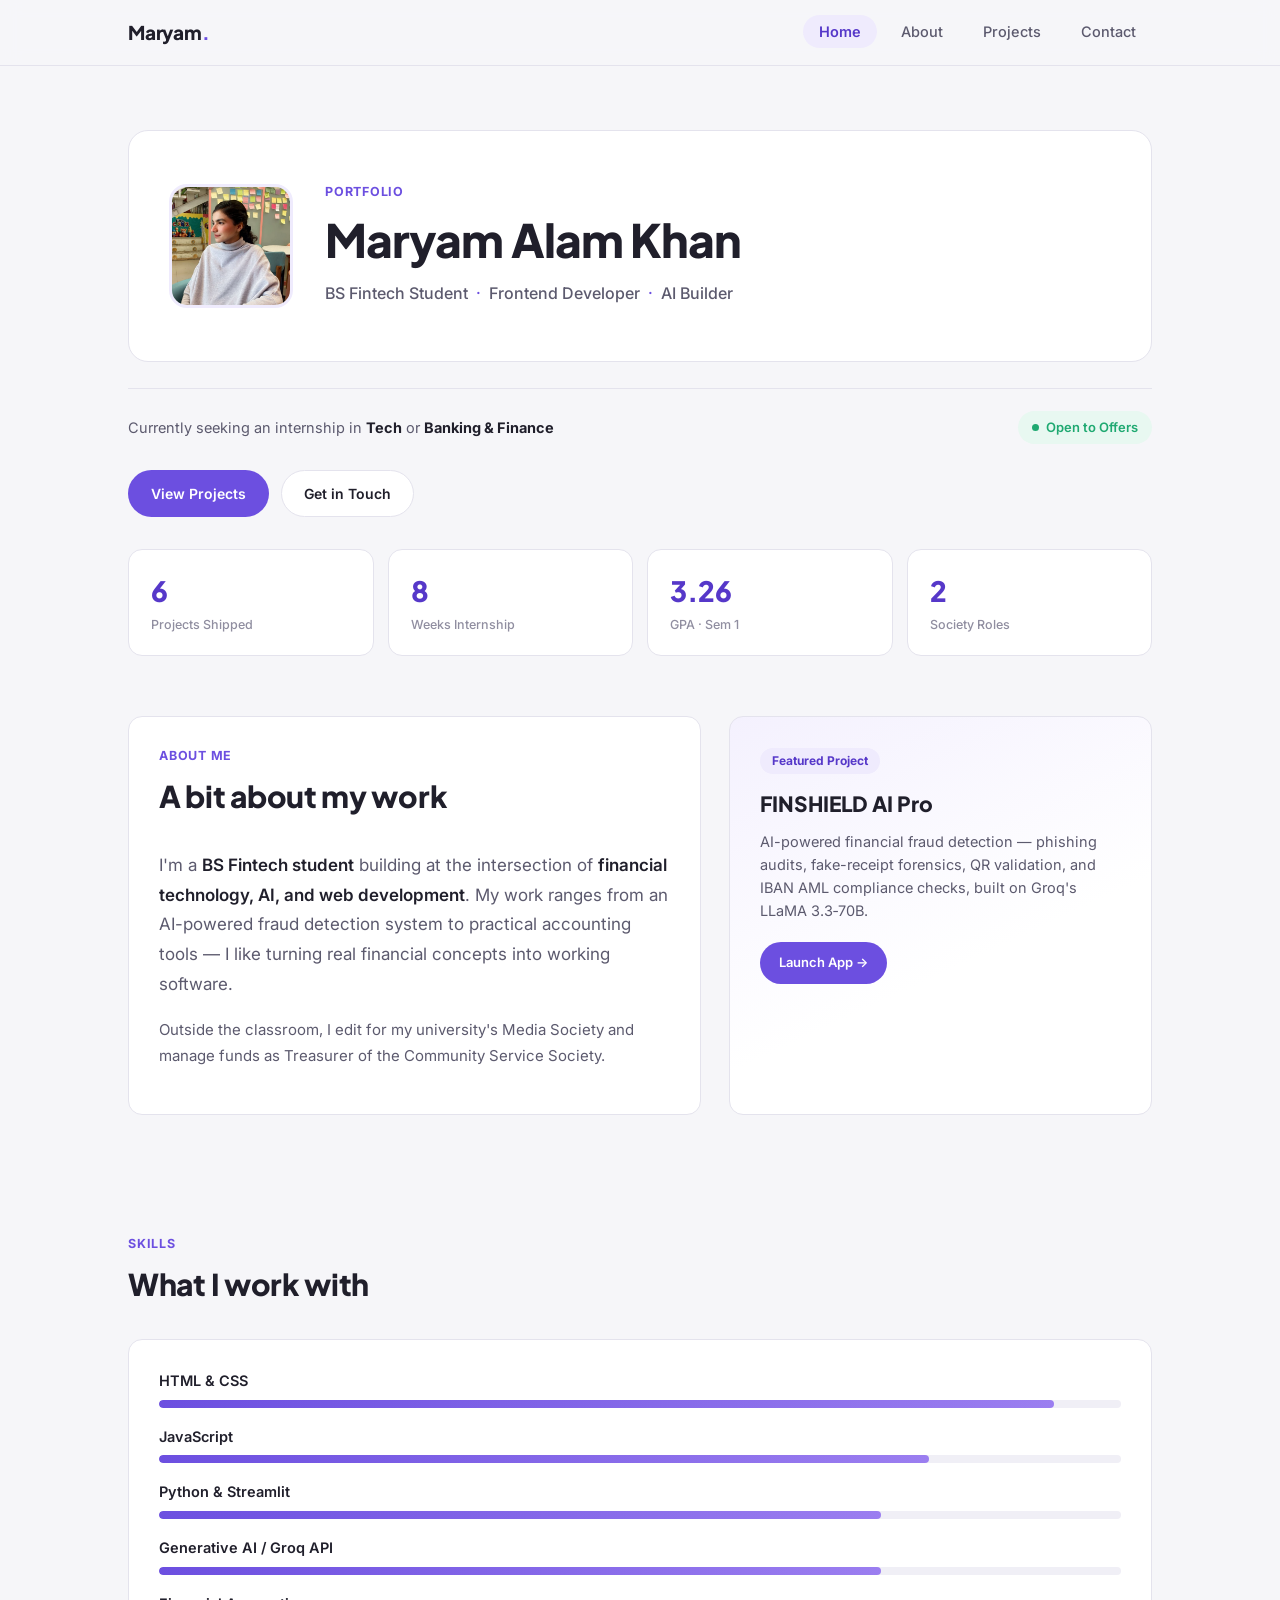
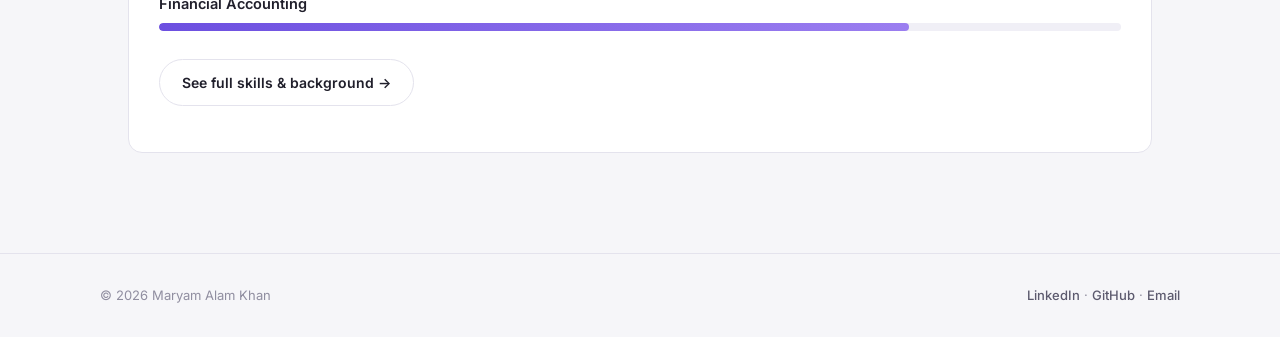
==== commit a0a422b8: "Revise index.html structure and content Updated the portfolio layout and improved accessibility feat" ====
--- a/index.html
+++ b/index.html
@@ -11,16 +11,9 @@
 
 <a href="#main" class="skip-link">Skip to content</a>
 
-<div class="statement-bar">
-  <div class="statement-bar__inner">
-    <span>STATEMENT OF PORTFOLIO &mdash; <span class="gold">MARYAM ALAM KHAN</span></span>
-    <span>PERIOD: 2025 &ndash; PRESENT</span>
-  </div>
-</div>
-
 <nav class="main-nav">
   <div class="main-nav__inner">
-    <a href="index.html" class="main-nav__brand">M. Alam Khan<span class="dot">.</span></a>
+    <a href="index.html" class="main-nav__brand">Maryam<span class="dot">.</span></a>
     <button class="nav-toggle" aria-expanded="false" aria-controls="nav-links">Menu</button>
     <ul class="main-nav__links" id="nav-links">
       <li><a href="index.html" aria-current="page">Home</a></li>
@@ -41,15 +34,15 @@
           <img src="profile.jpeg" alt="Portrait of Maryam Alam Khan">
         </div>
         <div>
-          <p class="eyebrow">Ref. No. MAK&ndash;2026&ndash;001</p>
+          <p class="eyebrow">Portfolio</p>
           <h1>Maryam Alam Khan</h1>
           <p class="role-line">BS Fintech Student<span class="sep">&middot;</span>Frontend Developer<span class="sep">&middot;</span>AI Builder</p>
         </div>
       </div>
 
-      <div class="balance-line">
-        <span>Currently seeking an internship in <strong style="color:var(--ivory)">Tech</strong> or <strong style="color:var(--ivory)">Banking &amp; Finance</strong></span>
-        <span class="credit">Status: Open to Offers</span>
+      <div class="status-row">
+        <span class="seeking">Currently seeking an internship in <strong style="color:var(--text)">Tech</strong> or <strong style="color:var(--text)">Banking &amp; Finance</strong></span>
+        <span class="status-pill"><span class="dot-live"></span>Open to Offers</span>
       </div>
 
       <div class="hero__cta">
@@ -81,86 +74,66 @@
   <!-- INTRO -->
   <section class="reveal">
     <div class="wrap two-col">
-      <div>
+      <div class="card">
         <div class="section-head">
-          <span class="num">01</span>
-          <h2>Opening Balance</h2>
-          <span class="rule"></span>
+          <span class="eyebrow">About Me</span>
+          <h2>A bit about my work</h2>
         </div>
         <p class="lede">
-          I'm a <strong>BS Fintech student</strong> at HITMS, building at the intersection of
+          I'm a <strong>BS Fintech student</strong> building at the intersection of
           <strong>financial technology, AI, and web development</strong>. My work ranges from an
-          AI-powered fraud detection system to practical accounting tools &mdash; I like building
-          things that take a real financial concept and turn it into working software.
+          AI-powered fraud detection system to practical accounting tools &mdash; I like turning
+          real financial concepts into working software.
         </p>
-        <p class="lede" style="margin-top:18px; font-size:16px;">
-          Outside the classroom, I edit for HITMS's Media Society and manage funds as Treasurer
-          of the Community Service Society &mdash; roles that have sharpened both my creative and
-          analytical sides.
+        <p class="lede" style="margin-top:16px; font-size:15px;">
+          Outside the classroom, I edit for my university's Media Society and manage funds as
+          Treasurer of the Community Service Society.
         </p>
       </div>
-      <div>
-        <div class="section-head">
-          <span class="num">02</span>
-          <h2>Featured Entry</h2>
-          <span class="rule"></span>
-        </div>
-        <div class="tx-row" style="grid-template-columns: 1fr; cursor:default; padding:24px;" role="group" aria-label="Featured project: FINSHIELD AI Pro">
-          <div class="tx-row__main">
-            <p class="eyebrow" style="margin-bottom:8px;">Featured Build</p>
-            <h3>FINSHIELD AI Pro</h3>
-            <p>AI-powered financial fraud detection &mdash; phishing audits, fake-receipt forensics,
-            QR validation, and IBAN AML compliance checks, built on Groq's LLaMA 3.3&#8209;70B.</p>
-            <a href="https://finshield-ai-him9gqcedjgjdrvk9yw5cs.streamlit.app/" target="_blank" rel="noopener" class="btn btn--ghost" style="margin-top:16px; font-size:12px; padding:9px 16px;">Launch App &rarr;</a>
-          </div>
-        </div>
+      <div class="card featured-card">
+        <span class="tag">Featured Project</span>
+        <h3>FINSHIELD AI Pro</h3>
+        <p>AI-powered financial fraud detection &mdash; phishing audits, fake-receipt forensics,
+        QR validation, and IBAN AML compliance checks, built on Groq's LLaMA 3.3&#8209;70B.</p>
+        <a href="https://finshield-ai-him9gqcedjgjdrvk9yw5cs.streamlit.app/" target="_blank" rel="noopener" class="btn btn--solid" style="margin-top:20px; font-size:13px; padding:10px 18px;">Launch App &rarr;</a>
       </div>
     </div>
   </section>
 
-  <!-- QUICK LEDGER OF SKILLS -->
+  <!-- QUICK SKILLS -->
   <section class="reveal">
     <div class="wrap">
       <div class="section-head">
-        <span class="num">03</span>
-        <h2>Core Holdings</h2>
-        <span class="rule"></span>
+        <span class="eyebrow">Skills</span>
+        <h2>What I work with</h2>
       </div>
-      <table class="ledger">
-        <thead>
-          <tr><th>Asset</th><th style="text-align:right;">Proficiency</th><th></th></tr>
-        </thead>
-        <tbody>
-          <tr>
-            <td class="item-name">HTML &amp; CSS</td>
-            <td><div class="meter"><span style="width:93%"></span></div></td>
-            <td class="pct">93%</td>
-          </tr>
-          <tr>
-            <td class="item-name">JavaScript</td>
-            <td><div class="meter"><span style="width:80%"></span></div></td>
-            <td class="pct">80%</td>
-          </tr>
-          <tr>
-            <td class="item-name">Python &amp; Streamlit</td>
-            <td><div class="meter"><span style="width:75%"></span></div></td>
-            <td class="pct">75%</td>
-          </tr>
-          <tr>
-            <td class="item-name">Generative AI / Groq API</td>
-            <td><div class="meter"><span style="width:75%"></span></div></td>
-            <td class="pct">75%</td>
-          </tr>
-          <tr>
-            <td class="item-name">Financial Accounting</td>
-            <td><div class="meter"><span style="width:78%"></span></div></td>
-            <td class="pct">78%</td>
-          </tr>
-        </tbody>
-      </table>
-      <p style="margin-top: 24px;">
-        <a href="about.html" class="btn btn--ghost">See full skill ledger &amp; background &rarr;</a>
-      </p>
+      <div class="card">
+        <div class="skill-list">
+          <div class="skill-item">
+            <div class="skill-item__top"><span class="name">HTML &amp; CSS</span></div>
+            <div class="skill-bar"><span style="width:93%"></span></div>
+          </div>
+          <div class="skill-item">
+            <div class="skill-item__top"><span class="name">JavaScript</span></div>
+            <div class="skill-bar"><span style="width:80%"></span></div>
+          </div>
+          <div class="skill-item">
+            <div class="skill-item__top"><span class="name">Python &amp; Streamlit</span></div>
+            <div class="skill-bar"><span style="width:75%"></span></div>
+          </div>
+          <div class="skill-item">
+            <div class="skill-item__top"><span class="name">Generative AI / Groq API</span></div>
+            <div class="skill-bar"><span style="width:75%"></span></div>
+          </div>
+          <div class="skill-item">
+            <div class="skill-item__top"><span class="name">Financial Accounting</span></div>
+            <div class="skill-bar"><span style="width:78%"></span></div>
+          </div>
+        </div>
+        <p style="margin-top: 28px;">
+          <a href="about.html" class="btn btn--ghost">See full skills &amp; background &rarr;</a>
+        </p>
+      </div>
     </div>
   </section>
 
--- a/style.css
+++ b/style.css
@@ -0,0 +1,512 @@
+@import url('https://fonts.googleapis.com/css2?family=Inter:wght@400;500;600;700;800&family=Plus+Jakarta+Sans:wght@500;600;700;800&display=swap');
+
+:root {
+  --bg: #F6F6F9;
+  --surface: #FFFFFF;
+  --surface-alt: #F0EFF6;
+  --border: #E4E3ED;
+  --text: #201F2B;
+  --text-dim: #5C5A6E;
+  --text-faint: #908EA0;
+
+  --purple: #6C4FE0;
+  --purple-dark: #5638C9;
+  --purple-light: #EFEBFD;
+  --purple-tint: #F4F1FE;
+
+  --success: #1FA971;
+  --success-bg: #E8F8F1;
+
+  --sans: 'Inter', -apple-system, BlinkMacSystemFont, 'Segoe UI', sans-serif;
+  --display: 'Plus Jakarta Sans', 'Inter', sans-serif;
+
+  --page-max: 1080px;
+  --gutter: 28px;
+  --radius: 14px;
+  --radius-sm: 8px;
+}
+
+* { box-sizing: border-box; }
+html { scroll-behavior: smooth; }
+
+body {
+  margin: 0;
+  background: var(--bg);
+  color: var(--text);
+  font-family: var(--sans);
+  -webkit-font-smoothing: antialiased;
+  line-height: 1.5;
+}
+
+::selection { background: var(--purple-light); color: var(--purple-dark); }
+a { color: inherit; }
+img { max-width: 100%; display: block; }
+
+.skip-link {
+  position: absolute;
+  left: -999px; top: 0;
+  background: var(--purple);
+  color: #fff;
+  padding: 10px 16px;
+  z-index: 2000;
+  font-size: 13px;
+  text-decoration: none;
+  border-radius: 0 0 6px 0;
+}
+.skip-link:focus { left: 0; }
+
+:focus-visible {
+  outline: 2px solid var(--purple);
+  outline-offset: 3px;
+}
+
+/* ---------------- Nav ---------------- */
+nav.main-nav {
+  position: sticky;
+  top: 0;
+  z-index: 1000;
+  background: rgba(246, 246, 249, 0.85);
+  backdrop-filter: blur(10px);
+  border-bottom: 1px solid var(--border);
+}
+.main-nav__inner {
+  max-width: var(--page-max);
+  margin: 0 auto;
+  padding: 18px var(--gutter);
+  display: flex;
+  justify-content: space-between;
+  align-items: center;
+  gap: 20px;
+  flex-wrap: wrap;
+}
+.main-nav__brand {
+  font-family: var(--display);
+  font-weight: 800;
+  font-size: 19px;
+  letter-spacing: -0.01em;
+  text-decoration: none;
+  color: var(--text);
+}
+.main-nav__brand .dot { color: var(--purple); }
+
+.main-nav__links {
+  display: flex;
+  gap: 8px;
+  list-style: none;
+  margin: 0;
+  padding: 0;
+  font-size: 14.5px;
+  font-weight: 500;
+}
+.main-nav__links a {
+  text-decoration: none;
+  color: var(--text-dim);
+  padding: 8px 16px;
+  border-radius: 100px;
+  transition: all 0.2s ease;
+}
+.main-nav__links a:hover { color: var(--text); background: var(--surface-alt); }
+.main-nav__links a[aria-current="page"] {
+  color: var(--purple-dark);
+  background: var(--purple-light);
+  font-weight: 600;
+}
+
+.nav-toggle {
+  display: none;
+  background: var(--surface);
+  border: 1px solid var(--border);
+  color: var(--text);
+  font-size: 13px;
+  font-weight: 500;
+  padding: 9px 14px;
+  border-radius: var(--radius-sm);
+  cursor: pointer;
+}
+
+/* ---------------- Page shell ---------------- */
+main { display: block; }
+.wrap { max-width: var(--page-max); margin: 0 auto; padding: 0 var(--gutter); }
+
+section { padding: 60px 0; }
+
+.section-head { margin-bottom: 32px; }
+.section-head .eyebrow { display: block; margin-bottom: 8px; }
+.section-head h2 {
+  font-family: var(--display);
+  font-weight: 800;
+  font-size: clamp(24px, 3vw, 30px);
+  margin: 0;
+  letter-spacing: -0.01em;
+}
+
+.eyebrow {
+  font-size: 12.5px;
+  font-weight: 700;
+  letter-spacing: 0.06em;
+  text-transform: uppercase;
+  color: var(--purple);
+}
+
+/* ---------------- Hero ---------------- */
+.hero { padding: 64px 0 0; }
+.hero__grid {
+  display: grid;
+  grid-template-columns: auto 1fr;
+  gap: 32px;
+  align-items: center;
+  background: var(--surface);
+  border: 1px solid var(--border);
+  border-radius: 20px;
+  padding: 40px;
+}
+.hero__portrait {
+  width: 124px;
+  height: 124px;
+  border-radius: 18px;
+  overflow: hidden;
+  border: 3px solid var(--purple-light);
+}
+.hero__portrait img { width: 100%; height: 100%; object-fit: cover; }
+
+.hero h1 {
+  font-family: var(--display);
+  font-size: clamp(30px, 4.5vw, 46px);
+  font-weight: 800;
+  margin: 0 0 8px;
+  line-height: 1.1;
+  letter-spacing: -0.02em;
+}
+.hero .role-line {
+  font-size: 16px;
+  color: var(--text-dim);
+  font-weight: 500;
+}
+.hero .role-line .sep { color: var(--purple); margin: 0 8px; }
+
+.status-row {
+  margin-top: 26px;
+  display: flex;
+  justify-content: space-between;
+  align-items: center;
+  flex-wrap: wrap;
+  gap: 12px;
+  padding-top: 22px;
+  border-top: 1px solid var(--border);
+}
+.status-row .seeking { font-size: 14.5px; color: var(--text-dim); }
+.status-pill {
+  display: inline-flex;
+  align-items: center;
+  gap: 7px;
+  background: var(--success-bg);
+  color: var(--success);
+  font-size: 13px;
+  font-weight: 600;
+  padding: 7px 14px;
+  border-radius: 100px;
+}
+.status-pill .dot-live {
+  width: 7px; height: 7px;
+  border-radius: 50%;
+  background: var(--success);
+}
+
+.hero__cta { margin-top: 26px; display: flex; gap: 12px; flex-wrap: wrap; }
+
+/* ---------------- Buttons ---------------- */
+.btn {
+  display: inline-flex;
+  align-items: center;
+  gap: 8px;
+  font-size: 14px;
+  font-weight: 600;
+  text-decoration: none;
+  padding: 12px 22px;
+  border-radius: 100px;
+  transition: all 0.2s ease;
+  border: 1px solid transparent;
+}
+.btn--solid { background: var(--purple); color: #fff; }
+.btn--solid:hover { background: var(--purple-dark); transform: translateY(-1px); }
+.btn--ghost { background: var(--surface); color: var(--text); border-color: var(--border); }
+.btn--ghost:hover { border-color: var(--purple); color: var(--purple-dark); }
+
+/* ---------------- Stat row ---------------- */
+.stat-row {
+  display: grid;
+  grid-template-columns: repeat(auto-fit, minmax(140px, 1fr));
+  gap: 14px;
+  margin-top: 32px;
+}
+.stat-row__cell {
+  background: var(--surface);
+  border: 1px solid var(--border);
+  border-radius: var(--radius);
+  padding: 20px 22px;
+}
+.stat-row__cell .n {
+  font-family: var(--display);
+  font-size: 28px;
+  font-weight: 800;
+  color: var(--purple-dark);
+}
+.stat-row__cell .l {
+  font-size: 12.5px;
+  color: var(--text-faint);
+  margin-top: 4px;
+  font-weight: 500;
+}
+
+/* ---------------- Skills list ---------------- */
+.skill-list { display: flex; flex-direction: column; gap: 18px; }
+.skill-item__top {
+  display: flex;
+  justify-content: space-between;
+  margin-bottom: 8px;
+  font-size: 14.5px;
+}
+.skill-item__top .name { font-weight: 600; color: var(--text); }
+.skill-item__top .pct { color: var(--purple-dark); font-weight: 600; }
+.skill-bar {
+  height: 8px;
+  background: var(--surface-alt);
+  border-radius: 100px;
+  overflow: hidden;
+}
+.skill-bar > span {
+  display: block;
+  height: 100%;
+  background: linear-gradient(90deg, var(--purple), #9B7EF0);
+  border-radius: 100px;
+}
+
+.skill-group-label {
+  font-size: 13px;
+  font-weight: 700;
+  color: var(--text-faint);
+  text-transform: uppercase;
+  letter-spacing: 0.04em;
+  margin: 28px 0 16px;
+}
+.skill-group-label:first-child { margin-top: 0; }
+
+/* ---------------- Two column ---------------- */
+.two-col { display: grid; grid-template-columns: 1.15fr 0.85fr; gap: 28px; }
+@media (max-width: 760px) { .two-col { grid-template-columns: 1fr; } }
+
+.card {
+  background: var(--surface);
+  border: 1px solid var(--border);
+  border-radius: var(--radius);
+  padding: 30px;
+}
+
+.lede { font-size: 17px; line-height: 1.75; color: var(--text-dim); }
+.lede strong { color: var(--text); font-weight: 600; }
+
+/* ---------------- Featured project card ---------------- */
+.featured-card {
+  background: linear-gradient(155deg, var(--purple-tint), var(--surface) 60%);
+}
+.featured-card .tag {
+  display: inline-block;
+  font-size: 12px;
+  font-weight: 700;
+  color: var(--purple-dark);
+  background: var(--purple-light);
+  padding: 4px 12px;
+  border-radius: 100px;
+  margin-bottom: 14px;
+}
+.featured-card h3 {
+  font-family: var(--display);
+  font-size: 21px;
+  font-weight: 800;
+  margin: 0 0 10px;
+}
+.featured-card p { margin: 0; font-size: 14.5px; color: var(--text-dim); line-height: 1.6; }
+
+/* ---------------- Entry list (education / experience / achievements) ---------------- */
+.entry-list { list-style: none; margin: 0; padding: 0; }
+.entry {
+  display: grid;
+  grid-template-columns: 110px 1fr;
+  gap: 20px;
+  padding: 24px 0;
+  border-bottom: 1px solid var(--border);
+}
+.entry:first-child { padding-top: 0; }
+.entry:last-child { border-bottom: none; padding-bottom: 0; }
+.entry__date {
+  font-size: 13px;
+  font-weight: 600;
+  color: var(--purple-dark);
+  padding-top: 3px;
+}
+.entry__title {
+  font-family: var(--display);
+  font-size: 18px;
+  font-weight: 700;
+  margin: 0 0 4px;
+}
+.entry__org { font-size: 13.5px; color: var(--text-dim); margin-bottom: 8px; font-weight: 500; }
+.entry__desc { font-size: 15px; line-height: 1.65; color: var(--text-dim); margin: 0; }
+
+/* ---------------- Project cards (signature element) ---------------- */
+.project-grid {
+  display: grid;
+  grid-template-columns: repeat(2, 1fr);
+  gap: 20px;
+}
+@media (max-width: 760px) { .project-grid { grid-template-columns: 1fr; } }
+
+.project-card {
+  display: block;
+  background: var(--surface);
+  border: 1px solid var(--border);
+  border-radius: var(--radius);
+  padding: 26px;
+  text-decoration: none;
+  color: inherit;
+  transition: all 0.22s ease;
+}
+.project-card:hover {
+  border-color: var(--purple);
+  box-shadow: 0 8px 24px rgba(108, 79, 224, 0.12);
+  transform: translateY(-2px);
+}
+.project-card__top {
+  display: flex;
+  justify-content: space-between;
+  align-items: flex-start;
+  margin-bottom: 14px;
+}
+.project-card h3 {
+  font-family: var(--display);
+  font-size: 19px;
+  font-weight: 700;
+  margin: 0;
+  color: var(--text);
+}
+.status-chip {
+  font-size: 11.5px;
+  font-weight: 700;
+  text-transform: uppercase;
+  letter-spacing: 0.03em;
+  background: var(--success-bg);
+  color: var(--success);
+  padding: 5px 11px;
+  border-radius: 100px;
+  white-space: nowrap;
+  flex-shrink: 0;
+  margin-left: 12px;
+}
+.project-card p {
+  margin: 0 0 18px;
+  font-size: 14.5px;
+  color: var(--text-dim);
+  line-height: 1.6;
+}
+.project-card__tags {
+  display: flex;
+  flex-wrap: wrap;
+  gap: 8px;
+}
+.tag-pill {
+  font-size: 12px;
+  font-weight: 600;
+  color: var(--purple-dark);
+  background: var(--purple-tint);
+  padding: 5px 11px;
+  border-radius: 100px;
+}
+
+/* ---------------- Contact ---------------- */
+.contact-grid {
+  display: grid;
+  grid-template-columns: repeat(auto-fit, minmax(220px, 1fr));
+  gap: 16px;
+}
+.contact-cell {
+  background: var(--surface);
+  border: 1px solid var(--border);
+  border-radius: var(--radius);
+  padding: 26px;
+  text-decoration: none;
+  color: inherit;
+  transition: all 0.2s ease;
+  display: block;
+}
+.contact-cell:hover { border-color: var(--purple); transform: translateY(-2px); }
+.contact-cell .eyebrow { display: block; margin-bottom: 10px; }
+.contact-cell .val { font-family: var(--display); font-size: 16.5px; font-weight: 700; color: var(--text); word-break: break-word; }
+.contact-cell .arrow { margin-top: 14px; font-size: 13px; color: var(--purple-dark); font-weight: 600; }
+
+.form-block { margin-top: 48px; }
+.form-row { margin-bottom: 18px; }
+.form-row label {
+  display: block;
+  font-size: 13px;
+  font-weight: 600;
+  color: var(--text-dim);
+  margin-bottom: 8px;
+}
+.form-row input,
+.form-row textarea {
+  width: 100%;
+  background: var(--surface);
+  border: 1px solid var(--border);
+  color: var(--text);
+  font-family: var(--sans);
+  font-size: 15px;
+  padding: 13px 16px;
+  border-radius: var(--radius-sm);
+  resize: vertical;
+}
+.form-row input:focus,
+.form-row textarea:focus { outline: none; border-color: var(--purple); box-shadow: 0 0 0 3px var(--purple-light); }
+.form-note { font-size: 13px; color: var(--text-faint); margin-top: 14px; }
+
+/* ---------------- Footer ---------------- */
+footer.site-footer { border-top: 1px solid var(--border); padding: 32px var(--gutter); margin-top: 40px; }
+.site-footer__inner {
+  max-width: var(--page-max);
+  margin: 0 auto;
+  display: flex;
+  justify-content: space-between;
+  align-items: center;
+  flex-wrap: wrap;
+  gap: 12px;
+  font-size: 13px;
+  color: var(--text-faint);
+}
+.site-footer__inner a { color: var(--text-dim); text-decoration: none; font-weight: 500; }
+.site-footer__inner a:hover { color: var(--purple-dark); }
+
+/* ---------------- Scroll reveal ---------------- */
+.reveal { opacity: 0; transform: translateY(16px); transition: opacity 0.6s ease, transform 0.6s ease; }
+.reveal.active { opacity: 1; transform: translateY(0); }
+@media (prefers-reduced-motion: reduce) {
+  html { scroll-behavior: auto; }
+  .reveal { opacity: 1; transform: none; transition: none; }
+}
+
+/* ---------------- Responsive ---------------- */
+@media (max-width: 760px) {
+  .main-nav__links {
+    display: none;
+    width: 100%;
+    flex-direction: column;
+    gap: 4px;
+    padding-top: 14px;
+  }
+  .main-nav__links.open { display: flex; }
+  .main-nav__links a { display: block; }
+  .main-nav__inner { flex-direction: column; align-items: flex-start; }
+  .nav-toggle { display: block; }
+
+  .hero__grid { grid-template-columns: 1fr; text-align: left; padding: 28px; }
+  .status-row { flex-direction: column; align-items: flex-start; }
+  section { padding: 44px 0; }
+}
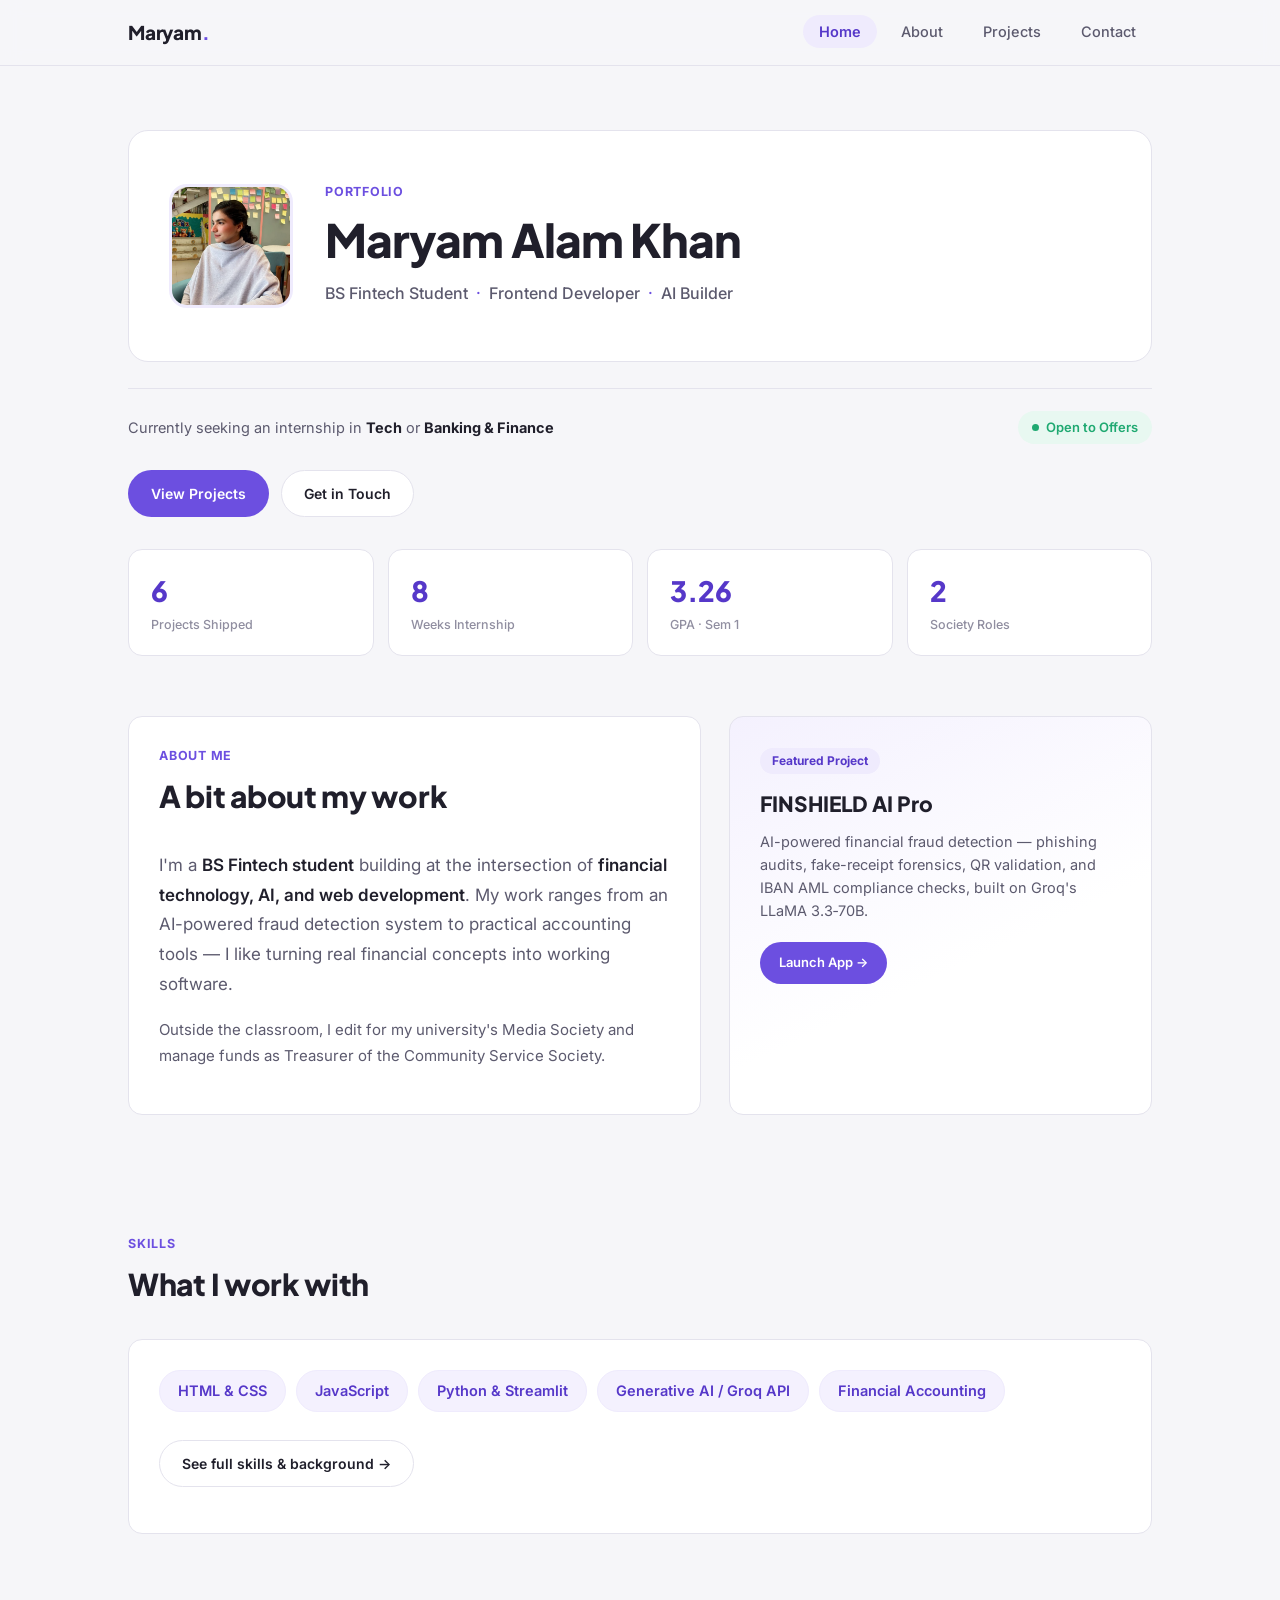
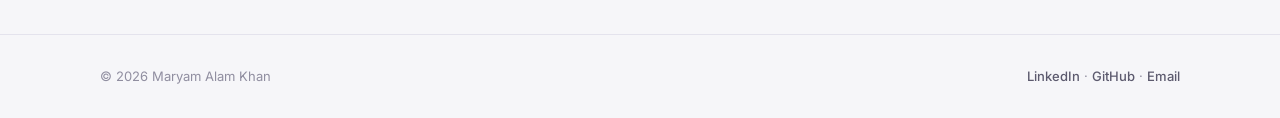
==== commit 06f6267f: "Fix HTML formatting and update skills section" ====
--- a/index.html
+++ b/index.html
@@ -108,27 +108,12 @@
         <h2>What I work with</h2>
       </div>
       <div class="card">
-        <div class="skill-list">
-          <div class="skill-item">
-            <div class="skill-item__top"><span class="name">HTML &amp; CSS</span></div>
-            <div class="skill-bar"><span style="width:93%"></span></div>
-          </div>
-          <div class="skill-item">
-            <div class="skill-item__top"><span class="name">JavaScript</span></div>
-            <div class="skill-bar"><span style="width:80%"></span></div>
-          </div>
-          <div class="skill-item">
-            <div class="skill-item__top"><span class="name">Python &amp; Streamlit</span></div>
-            <div class="skill-bar"><span style="width:75%"></span></div>
-          </div>
-          <div class="skill-item">
-            <div class="skill-item__top"><span class="name">Generative AI / Groq API</span></div>
-            <div class="skill-bar"><span style="width:75%"></span></div>
-          </div>
-          <div class="skill-item">
-            <div class="skill-item__top"><span class="name">Financial Accounting</span></div>
-            <div class="skill-bar"><span style="width:78%"></span></div>
-          </div>
+        <div class="skill-pills">
+          <span class="skill-pill">HTML &amp; CSS</span>
+          <span class="skill-pill">JavaScript</span>
+          <span class="skill-pill">Python &amp; Streamlit</span>
+          <span class="skill-pill">Generative AI / Groq API</span>
+          <span class="skill-pill">Financial Accounting</span>
         </div>
         <p style="margin-top: 28px;">
           <a href="about.html" class="btn btn--ghost">See full skills &amp; background &rarr;</a>
--- a/style.css
+++ b/style.css
@@ -1,3 +1,8 @@
+/* ============================================================
+   MARYAM ALAM KHAN — PORTFOLIO
+   Clean, light, professional theme — grey + purple accent
+   ============================================================ */
+
 @import url('https://fonts.googleapis.com/css2?family=Inter:wght@400;500;600;700;800&family=Plus+Jakarta+Sans:wght@500;600;700;800&display=swap');
 
 :root {
@@ -258,29 +263,7 @@
   font-weight: 500;
 }
 
-/* ---------------- Skills list ---------------- */
-.skill-list { display: flex; flex-direction: column; gap: 18px; }
-.skill-item__top {
-  display: flex;
-  justify-content: space-between;
-  margin-bottom: 8px;
-  font-size: 14.5px;
-}
-.skill-item__top .name { font-weight: 600; color: var(--text); }
-.skill-item__top .pct { color: var(--purple-dark); font-weight: 600; }
-.skill-bar {
-  height: 8px;
-  background: var(--surface-alt);
-  border-radius: 100px;
-  overflow: hidden;
-}
-.skill-bar > span {
-  display: block;
-  height: 100%;
-  background: linear-gradient(90deg, var(--purple), #9B7EF0);
-  border-radius: 100px;
-}
-
+/* ---------------- Skill groups ---------------- */
 .skill-group-label {
   font-size: 13px;
   font-weight: 700;
@@ -290,6 +273,22 @@
   margin: 28px 0 16px;
 }
 .skill-group-label:first-child { margin-top: 0; }
+
+/* ---------------- Skill pills (chip style, no bars) ---------------- */
+.skill-pills {
+  display: flex;
+  flex-wrap: wrap;
+  gap: 10px;
+}
+.skill-pill {
+  font-size: 14.5px;
+  font-weight: 600;
+  color: var(--purple-dark);
+  background: var(--purple-tint);
+  border: 1px solid var(--purple-light);
+  padding: 9px 18px;
+  border-radius: 100px;
+}
 
 /* ---------------- Two column ---------------- */
 .two-col { display: grid; grid-template-columns: 1.15fr 0.85fr; gap: 28px; }
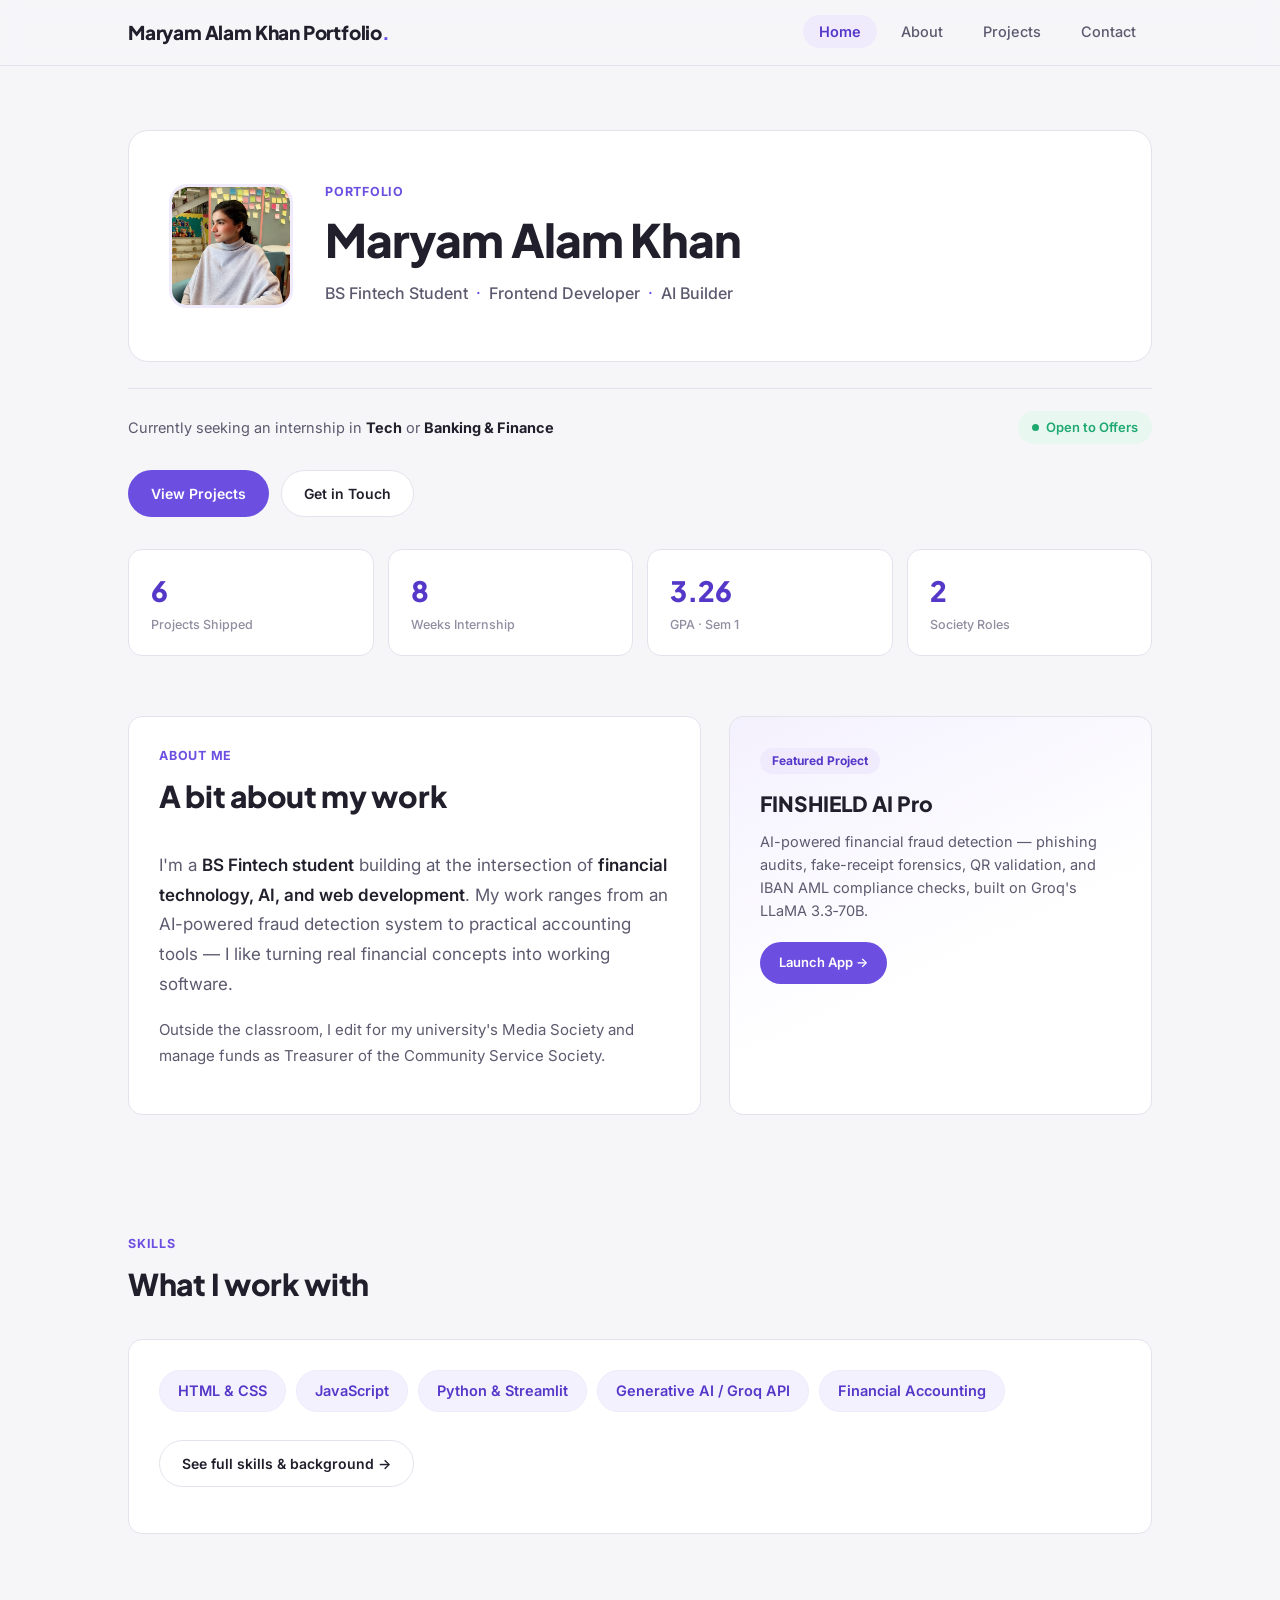
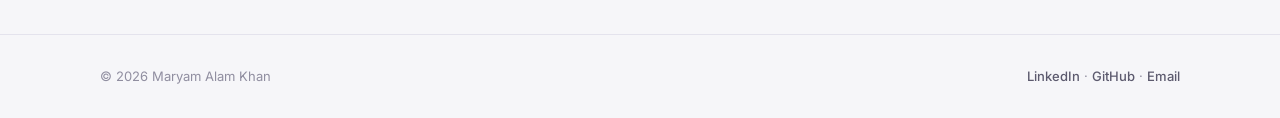
==== commit 4fd6c7a6: "Fix HTML entity encoding in index.html" ====
--- a/index.html
+++ b/index.html
@@ -13,7 +13,7 @@
 
 <nav class="main-nav">
   <div class="main-nav__inner">
-    <a href="index.html" class="main-nav__brand">Maryam<span class="dot">.</span></a>
+    <a href="index.html" class="main-nav__brand">Maryam Alam Khan Portfolio<span class="dot">.</span></a>
     <button class="nav-toggle" aria-expanded="false" aria-controls="nav-links">Menu</button>
     <ul class="main-nav__links" id="nav-links">
       <li><a href="index.html" aria-current="page">Home</a></li>
